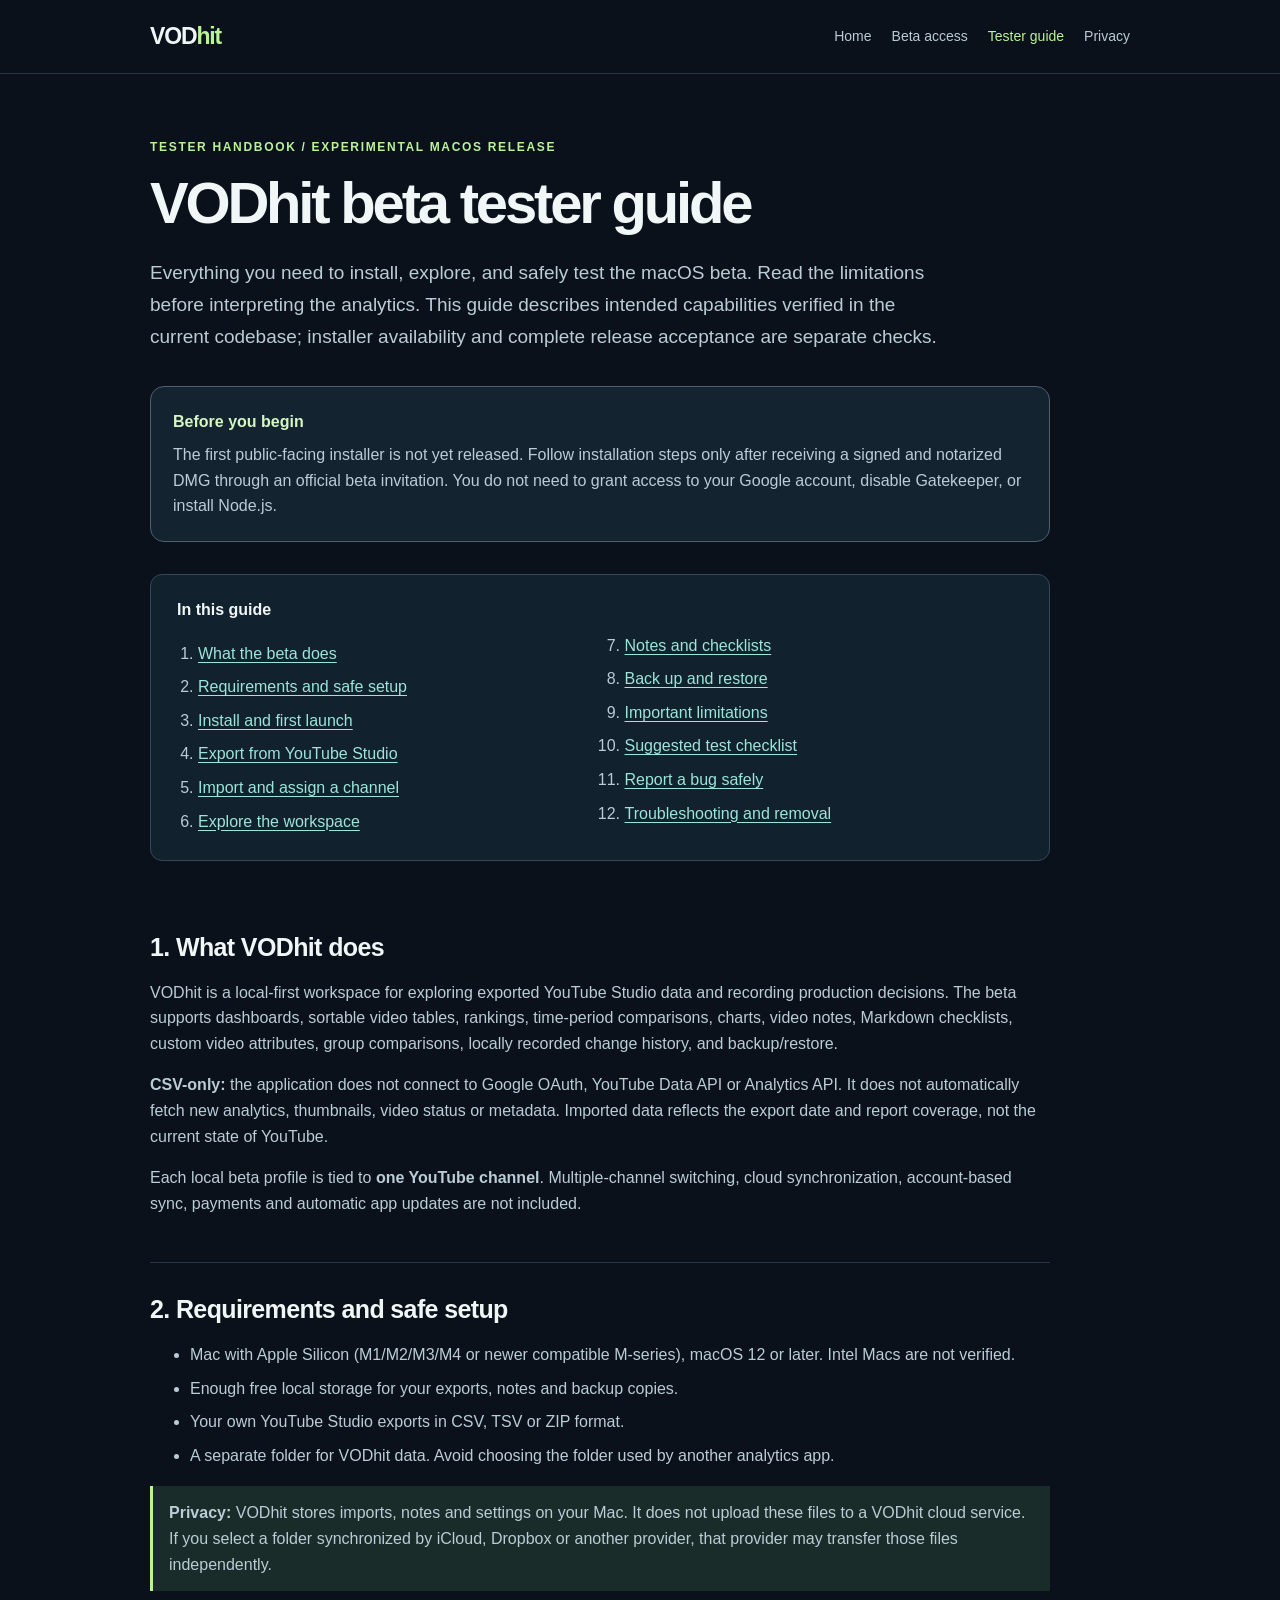
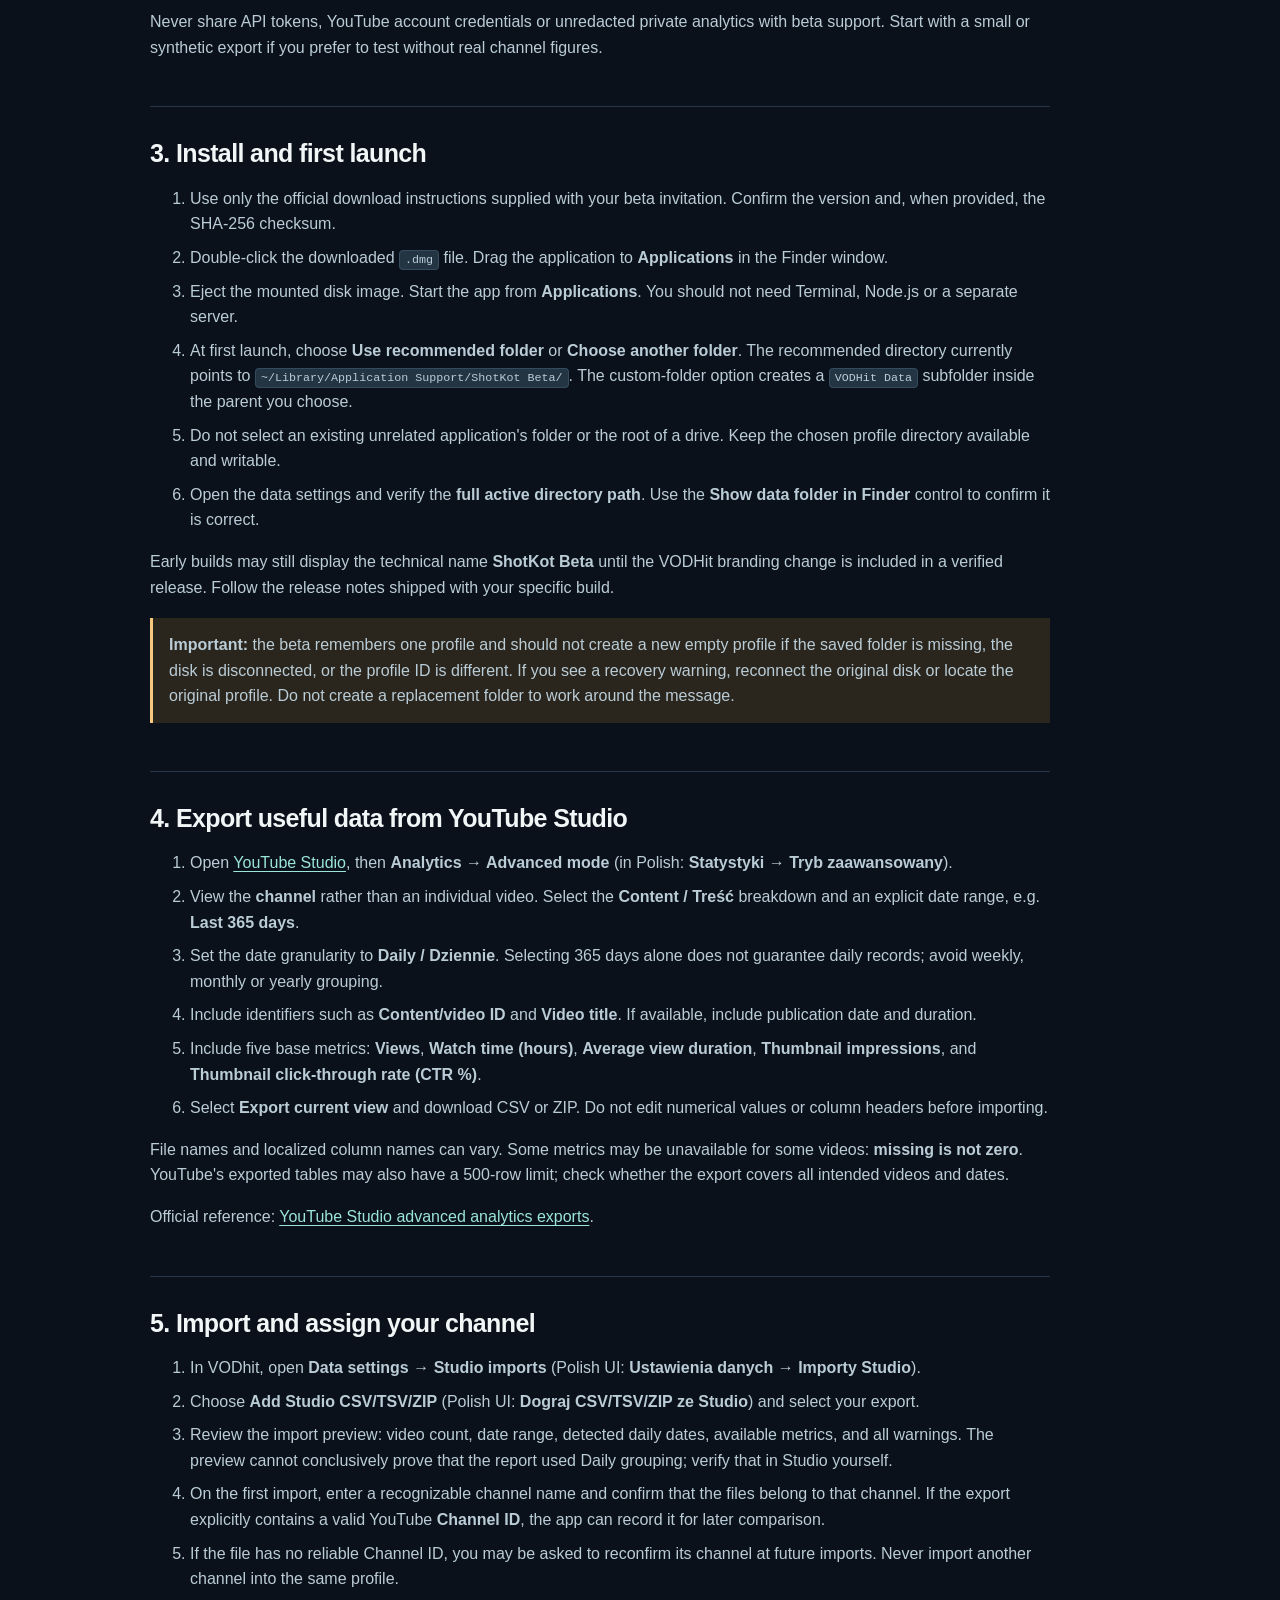
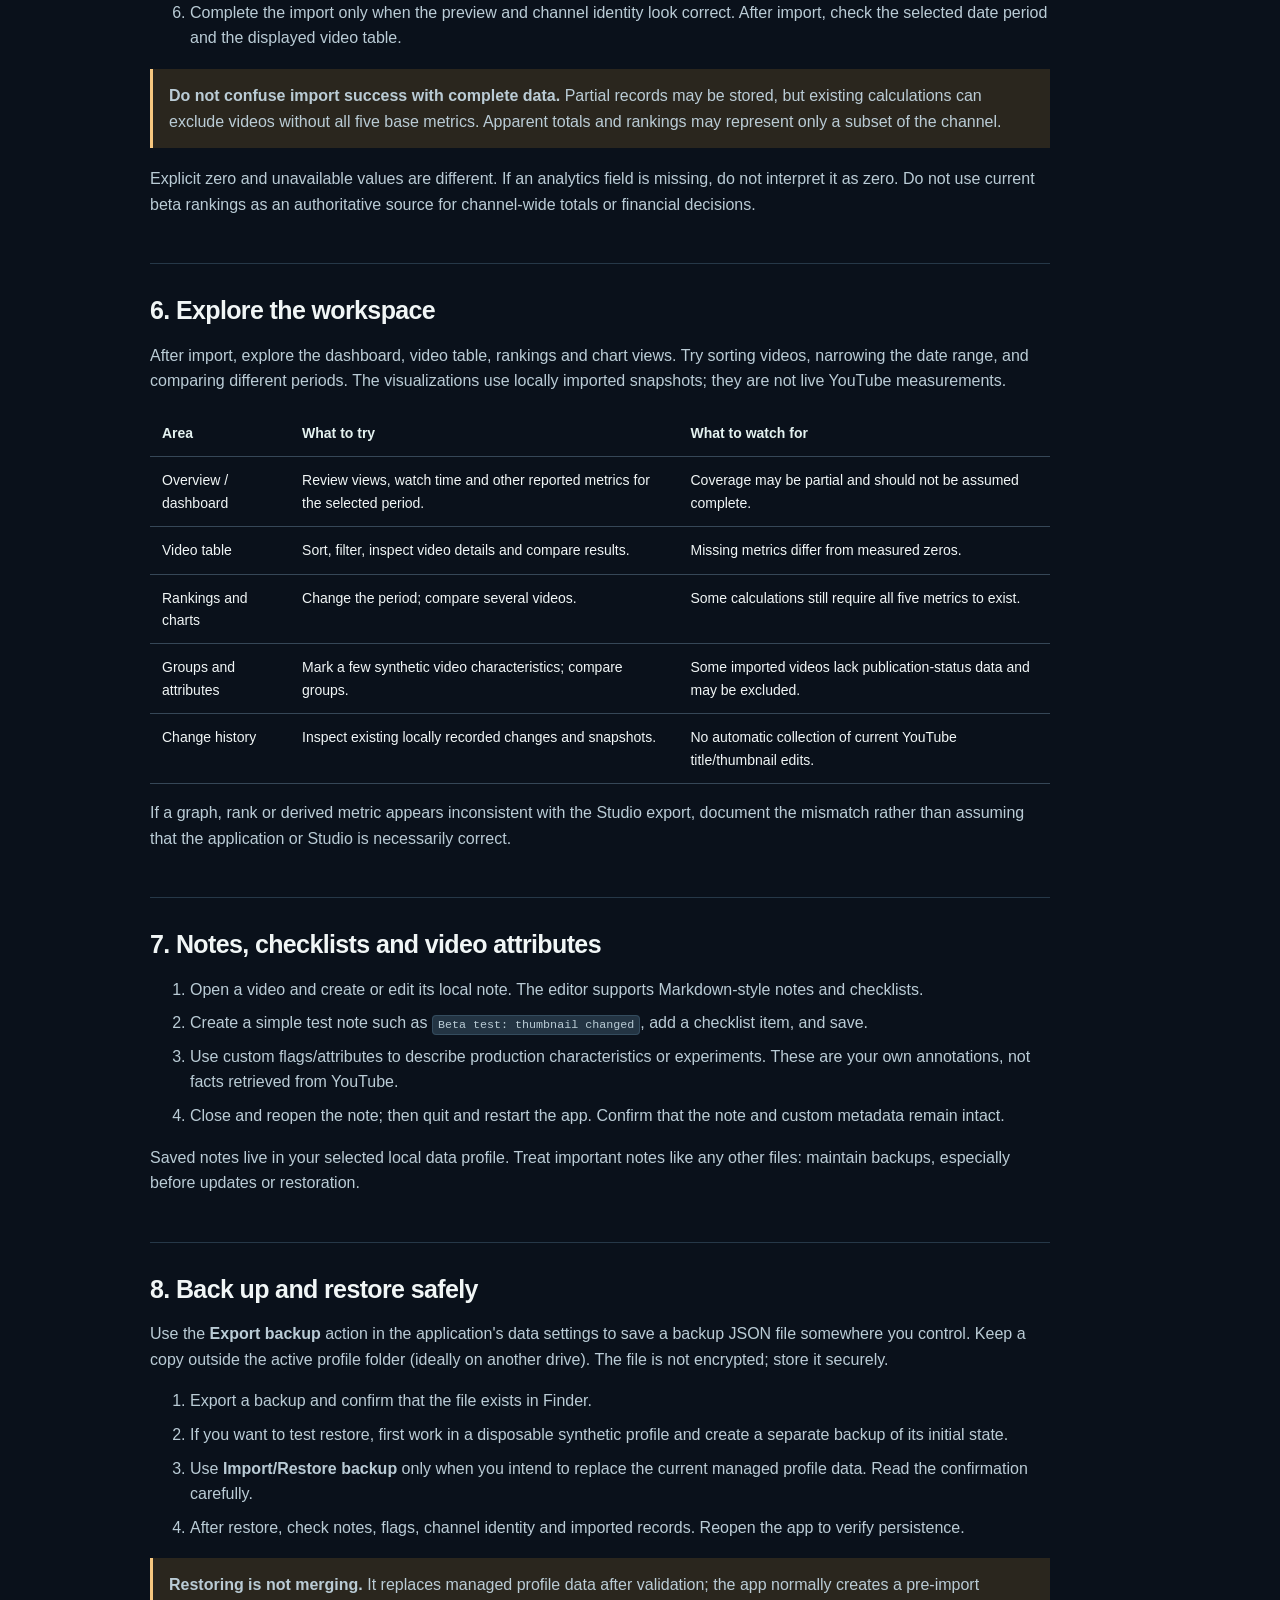
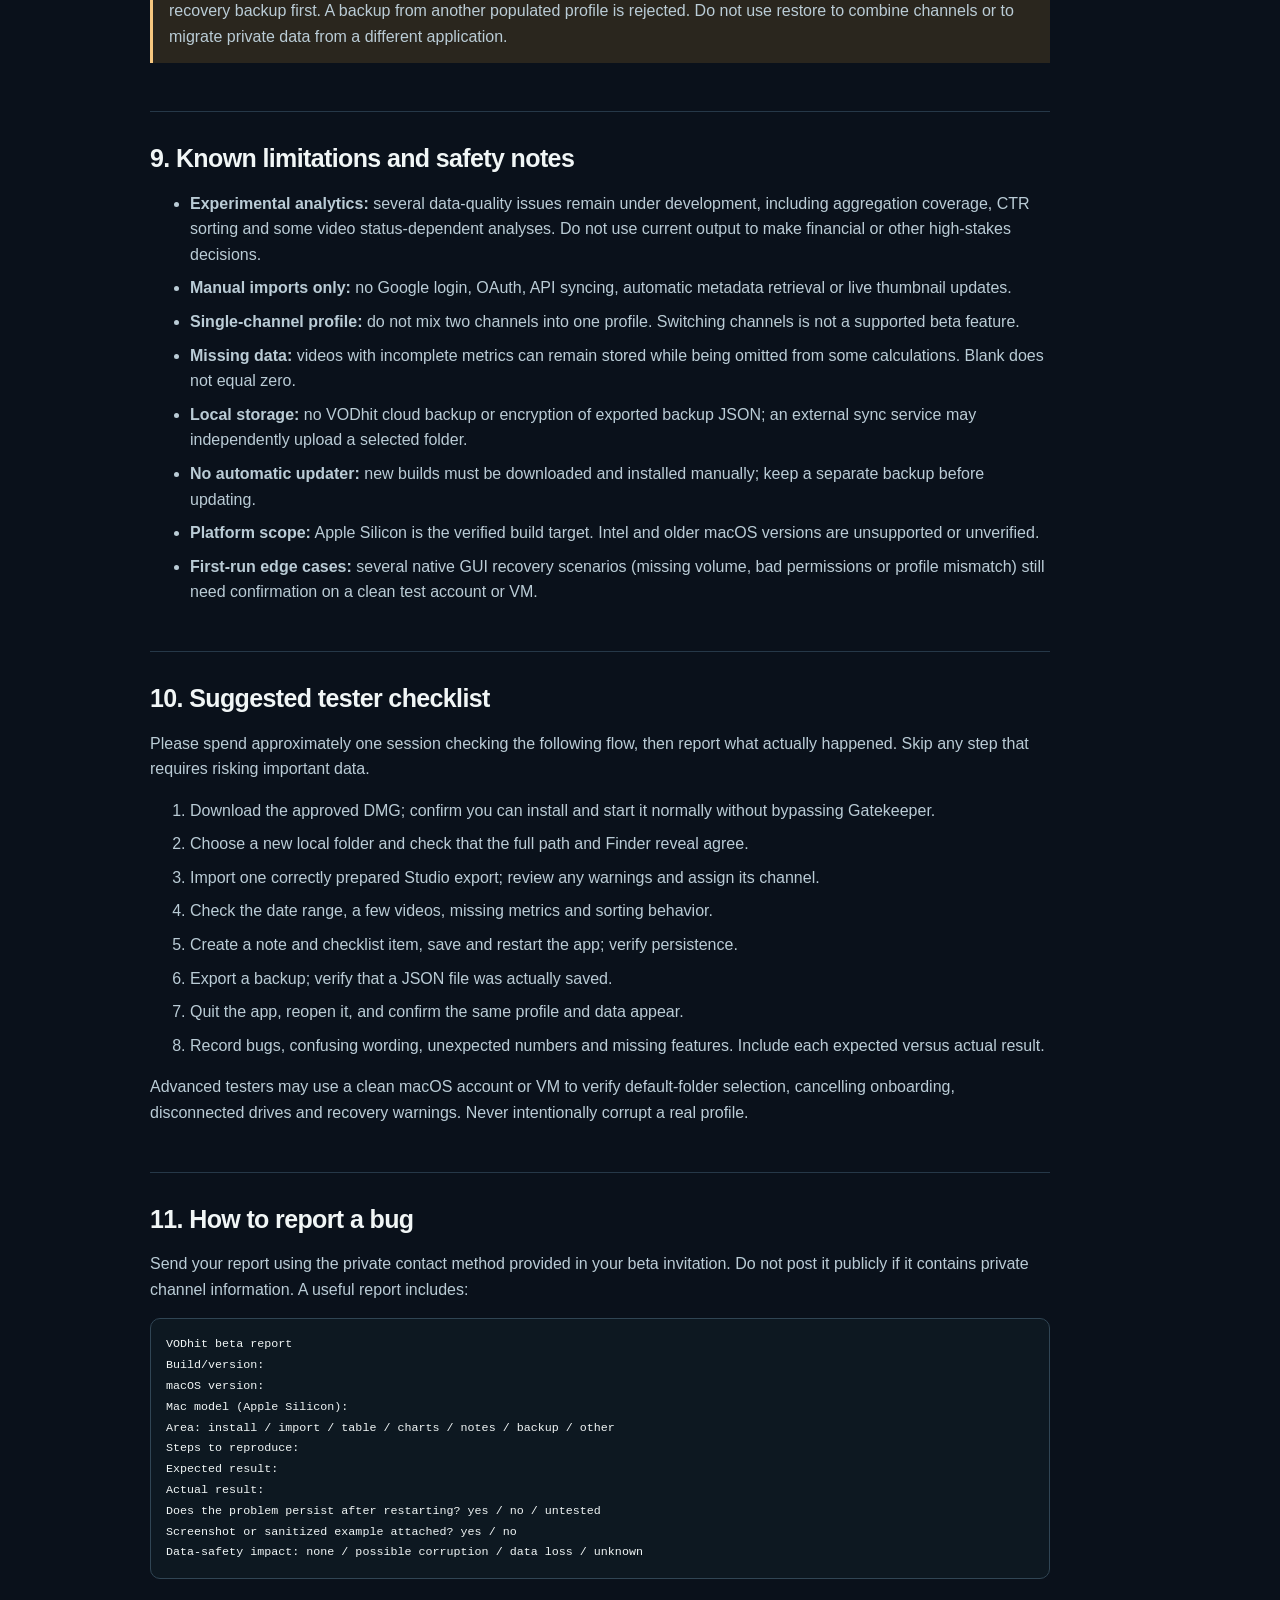
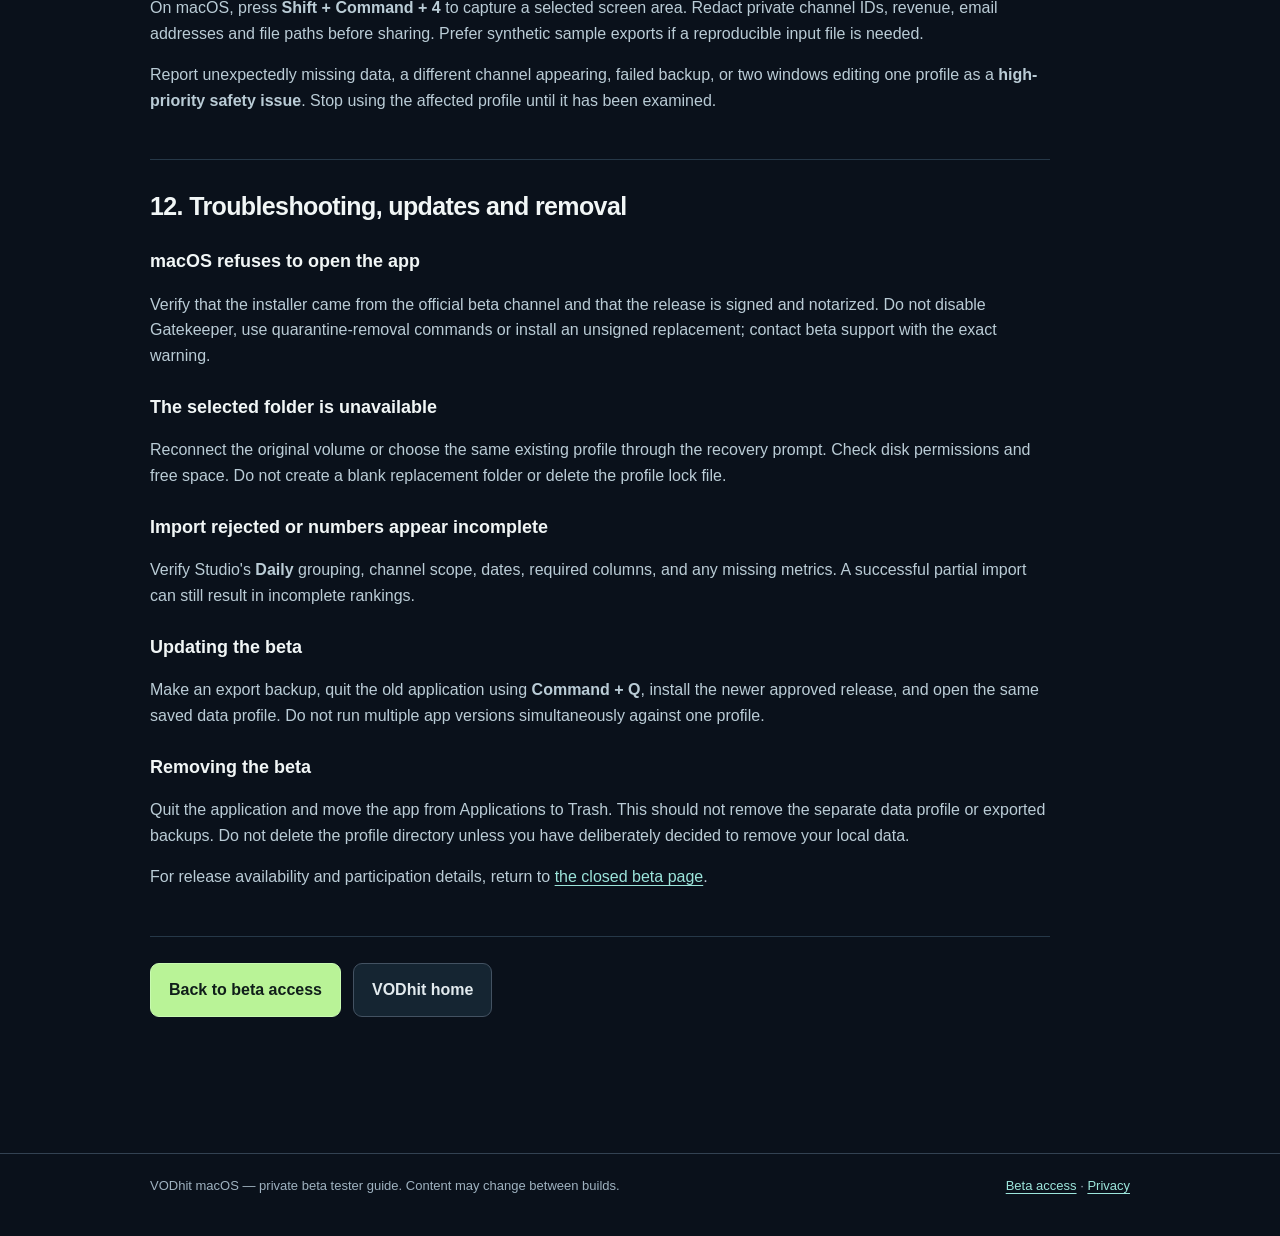
==== beta-guide.html @ 8aa7889d "docs(beta): add comprehensive macOS tester guide grounded in CSV-only product" ====
<!doctype html>
<html lang="en">
<head>
  <meta charset="utf-8">
  <meta name="viewport" content="width=device-width, initial-scale=1">
  <meta name="theme-color" content="#0a111b">
  <meta name="description" content="Complete VODhit macOS beta tester guide: install, first launch, YouTube Studio exports, CSV import, notes, analytics, backups, limitations and bug reports.">
  <link rel="icon" type="image/svg+xml" href="assets/favicon.svg">
  <link rel="canonical" href="https://vodhit.app/beta-guide.html">
  <link rel="stylesheet" href="styles.css">
  <link rel="stylesheet" href="beta.css">
  <title>Beta tester guide | VODhit for macOS</title>
</head>
<body>
  <a class="skip-link" href="#main">Skip to content</a>
  <header class="beta-header"><div class="beta-shell beta-header-inner">
    <a class="beta-brand" href="index.html" aria-label="VODhit home">VOD<span>hit</span></a>
    <nav class="beta-nav" aria-label="Beta navigation"><a href="index.html">Home</a><a href="beta.html">Beta access</a><a href="beta-guide.html" aria-current="page">Tester guide</a><a href="privacy.html">Privacy</a></nav>
  </div></header>
  <main id="main" class="beta-main beta-shell">
    <div class="beta-article">
      <div class="beta-eyebrow">Tester handbook / experimental macOS release</div>
      <h1>VODhit beta tester guide</h1>
      <p class="beta-lead">Everything you need to install, explore, and safely test the macOS beta. Read the limitations before interpreting the analytics. This guide describes intended capabilities verified in the current codebase; installer availability and complete release acceptance are separate checks.</p>
      <div class="beta-state"><strong>Before you begin</strong><p>The first public-facing installer is not yet released. Follow installation steps only after receiving a signed and notarized DMG through an official beta invitation. You do not need to grant access to your Google account, disable Gatekeeper, or install Node.js.</p></div>
      <nav class="beta-toc" aria-label="Guide contents"><strong>In this guide</strong><ol>
        <li><a href="#overview">What the beta does</a></li>
        <li><a href="#requirements">Requirements and safe setup</a></li>
        <li><a href="#install">Install and first launch</a></li>
        <li><a href="#studio-export">Export from YouTube Studio</a></li>
        <li><a href="#import">Import and assign a channel</a></li>
        <li><a href="#workspace">Explore the workspace</a></li>
        <li><a href="#notes">Notes and checklists</a></li>
        <li><a href="#backup">Back up and restore</a></li>
        <li><a href="#limitations">Important limitations</a></li>
        <li><a href="#testing">Suggested test checklist</a></li>
        <li><a href="#feedback">Report a bug safely</a></li>
        <li><a href="#troubleshooting">Troubleshooting and removal</a></li>
      </ol></nav>

      <section id="overview">
        <h2>1. What VODhit does</h2>
        <p>VODhit is a local-first workspace for exploring exported YouTube Studio data and recording production decisions. The beta supports dashboards, sortable video tables, rankings, time-period comparisons, charts, video notes, Markdown checklists, custom video attributes, group comparisons, locally recorded change history, and backup/restore.</p>
        <p><strong>CSV-only:</strong> the application does not connect to Google OAuth, YouTube Data API or Analytics API. It does not automatically fetch new analytics, thumbnails, video status or metadata. Imported data reflects the export date and report coverage, not the current state of YouTube.</p>
        <p>Each local beta profile is tied to <strong>one YouTube channel</strong>. Multiple-channel switching, cloud synchronization, account-based sync, payments and automatic app updates are not included.</p>
      </section>

      <section id="requirements">
        <h2>2. Requirements and safe setup</h2>
        <ul>
          <li>Mac with Apple Silicon (M1/M2/M3/M4 or newer compatible M-series), macOS 12 or later. Intel Macs are not verified.</li>
          <li>Enough free local storage for your exports, notes and backup copies.</li>
          <li>Your own YouTube Studio exports in CSV, TSV or ZIP format.</li>
          <li>A separate folder for VODhit data. Avoid choosing the folder used by another analytics app.</li>
        </ul>
        <div class="beta-notice"><p><strong>Privacy:</strong> VODhit stores imports, notes and settings on your Mac. It does not upload these files to a VODhit cloud service. If you select a folder synchronized by iCloud, Dropbox or another provider, that provider may transfer those files independently.</p></div>
        <p>Never share API tokens, YouTube account credentials or unredacted private analytics with beta support. Start with a small or synthetic export if you prefer to test without real channel figures.</p>
      </section>

      <section id="install">
        <h2>3. Install and first launch</h2>
        <ol>
          <li>Use only the official download instructions supplied with your beta invitation. Confirm the version and, when provided, the SHA-256 checksum.</li>
          <li>Double-click the downloaded <code>.dmg</code> file. Drag the application to <strong>Applications</strong> in the Finder window.</li>
          <li>Eject the mounted disk image. Start the app from <strong>Applications</strong>. You should not need Terminal, Node.js or a separate server.</li>
          <li>At first launch, choose <strong>Use recommended folder</strong> or <strong>Choose another folder</strong>. The recommended directory currently points to <code>~/Library/Application Support/ShotKot Beta/</code>. The custom-folder option creates a <code>VODHit Data</code> subfolder inside the parent you choose.</li>
          <li>Do not select an existing unrelated application's folder or the root of a drive. Keep the chosen profile directory available and writable.</li>
          <li>Open the data settings and verify the <strong>full active directory path</strong>. Use the <strong>Show data folder in Finder</strong> control to confirm it is correct.</li>
        </ol>
        <p>Early builds may still display the technical name <strong>ShotKot Beta</strong> until the VODHit branding change is included in a verified release. Follow the release notes shipped with your specific build.</p>
        <div class="beta-notice warning"><p><strong>Important:</strong> the beta remembers one profile and should not create a new empty profile if the saved folder is missing, the disk is disconnected, or the profile ID is different. If you see a recovery warning, reconnect the original disk or locate the original profile. Do not create a replacement folder to work around the message.</p></div>
      </section>

      <section id="studio-export">
        <h2>4. Export useful data from YouTube Studio</h2>
        <ol>
          <li>Open <a href="https://studio.youtube.com/" rel="noopener noreferrer">YouTube Studio</a>, then <strong>Analytics → Advanced mode</strong> (in Polish: <strong>Statystyki → Tryb zaawansowany</strong>).</li>
          <li>View the <strong>channel</strong> rather than an individual video. Select the <strong>Content / Treść</strong> breakdown and an explicit date range, e.g. <strong>Last 365 days</strong>.</li>
          <li>Set the date granularity to <strong>Daily / Dziennie</strong>. Selecting 365 days alone does not guarantee daily records; avoid weekly, monthly or yearly grouping.</li>
          <li>Include identifiers such as <strong>Content/video ID</strong> and <strong>Video title</strong>. If available, include publication date and duration.</li>
          <li>Include five base metrics: <strong>Views</strong>, <strong>Watch time (hours)</strong>, <strong>Average view duration</strong>, <strong>Thumbnail impressions</strong>, and <strong>Thumbnail click-through rate (CTR %)</strong>.</li>
          <li>Select <strong>Export current view</strong> and download CSV or ZIP. Do not edit numerical values or column headers before importing.</li>
        </ol>
        <p>File names and localized column names can vary. Some metrics may be unavailable for some videos: <strong>missing is not zero</strong>. YouTube's exported tables may also have a 500-row limit; check whether the export covers all intended videos and dates.</p>
        <p>Official reference: <a href="https://support.google.com/youtube/answer/9717005?hl=en" rel="noopener noreferrer">YouTube Studio advanced analytics exports</a>.</p>
      </section>

      <section id="import">
        <h2>5. Import and assign your channel</h2>
        <ol>
          <li>In VODhit, open <strong>Data settings → Studio imports</strong> (Polish UI: <strong>Ustawienia danych → Importy Studio</strong>).</li>
          <li>Choose <strong>Add Studio CSV/TSV/ZIP</strong> (Polish UI: <strong>Dograj CSV/TSV/ZIP ze Studio</strong>) and select your export.</li>
          <li>Review the import preview: video count, date range, detected daily dates, available metrics, and all warnings. The preview cannot conclusively prove that the report used Daily grouping; verify that in Studio yourself.</li>
          <li>On the first import, enter a recognizable channel name and confirm that the files belong to that channel. If the export explicitly contains a valid YouTube <strong>Channel ID</strong>, the app can record it for later comparison.</li>
          <li>If the file has no reliable Channel ID, you may be asked to reconfirm its channel at future imports. Never import another channel into the same profile.</li>
          <li>Complete the import only when the preview and channel identity look correct. After import, check the selected date period and the displayed video table.</li>
        </ol>
        <div class="beta-notice warning"><p><strong>Do not confuse import success with complete data.</strong> Partial records may be stored, but existing calculations can exclude videos without all five base metrics. Apparent totals and rankings may represent only a subset of the channel.</p></div>
        <p>Explicit zero and unavailable values are different. If an analytics field is missing, do not interpret it as zero. Do not use current beta rankings as an authoritative source for channel-wide totals or financial decisions.</p>
      </section>

      <section id="workspace">
        <h2>6. Explore the workspace</h2>
        <p>After import, explore the dashboard, video table, rankings and chart views. Try sorting videos, narrowing the date range, and comparing different periods. The visualizations use locally imported snapshots; they are not live YouTube measurements.</p>
        <table>
          <thead><tr><th>Area</th><th>What to try</th><th>What to watch for</th></tr></thead>
          <tbody>
            <tr><td>Overview / dashboard</td><td>Review views, watch time and other reported metrics for the selected period.</td><td>Coverage may be partial and should not be assumed complete.</td></tr>
            <tr><td>Video table</td><td>Sort, filter, inspect video details and compare results.</td><td>Missing metrics differ from measured zeros.</td></tr>
            <tr><td>Rankings and charts</td><td>Change the period; compare several videos.</td><td>Some calculations still require all five metrics to exist.</td></tr>
            <tr><td>Groups and attributes</td><td>Mark a few synthetic video characteristics; compare groups.</td><td>Some imported videos lack publication-status data and may be excluded.</td></tr>
            <tr><td>Change history</td><td>Inspect existing locally recorded changes and snapshots.</td><td>No automatic collection of current YouTube title/thumbnail edits.</td></tr>
          </tbody>
        </table>
        <p>If a graph, rank or derived metric appears inconsistent with the Studio export, document the mismatch rather than assuming that the application or Studio is necessarily correct.</p>
      </section>

      <section id="notes">
        <h2>7. Notes, checklists and video attributes</h2>
        <ol>
          <li>Open a video and create or edit its local note. The editor supports Markdown-style notes and checklists.</li>
          <li>Create a simple test note such as <code>Beta test: thumbnail changed</code>, add a checklist item, and save.</li>
          <li>Use custom flags/attributes to describe production characteristics or experiments. These are your own annotations, not facts retrieved from YouTube.</li>
          <li>Close and reopen the note; then quit and restart the app. Confirm that the note and custom metadata remain intact.</li>
        </ol>
        <p>Saved notes live in your selected local data profile. Treat important notes like any other files: maintain backups, especially before updates or restoration.</p>
      </section>

      <section id="backup">
        <h2>8. Back up and restore safely</h2>
        <p>Use the <strong>Export backup</strong> action in the application's data settings to save a backup JSON file somewhere you control. Keep a copy outside the active profile folder (ideally on another drive). The file is not encrypted; store it securely.</p>
        <ol>
          <li>Export a backup and confirm that the file exists in Finder.</li>
          <li>If you want to test restore, first work in a disposable synthetic profile and create a separate backup of its initial state.</li>
          <li>Use <strong>Import/Restore backup</strong> only when you intend to replace the current managed profile data. Read the confirmation carefully.</li>
          <li>After restore, check notes, flags, channel identity and imported records. Reopen the app to verify persistence.</li>
        </ol>
        <div class="beta-notice warning"><p><strong>Restoring is not merging.</strong> It replaces managed profile data after validation; the app normally creates a pre-import recovery backup first. A backup from another populated profile is rejected. Do not use restore to combine channels or to migrate private data from a different application.</p></div>
      </section>

      <section id="limitations">
        <h2>9. Known limitations and safety notes</h2>
        <ul>
          <li><strong>Experimental analytics:</strong> several data-quality issues remain under development, including aggregation coverage, CTR sorting and some video status-dependent analyses. Do not use current output to make financial or other high-stakes decisions.</li>
          <li><strong>Manual imports only:</strong> no Google login, OAuth, API syncing, automatic metadata retrieval or live thumbnail updates.</li>
          <li><strong>Single-channel profile:</strong> do not mix two channels into one profile. Switching channels is not a supported beta feature.</li>
          <li><strong>Missing data:</strong> videos with incomplete metrics can remain stored while being omitted from some calculations. Blank does not equal zero.</li>
          <li><strong>Local storage:</strong> no VODhit cloud backup or encryption of exported backup JSON; an external sync service may independently upload a selected folder.</li>
          <li><strong>No automatic updater:</strong> new builds must be downloaded and installed manually; keep a separate backup before updating.</li>
          <li><strong>Platform scope:</strong> Apple Silicon is the verified build target. Intel and older macOS versions are unsupported or unverified.</li>
          <li><strong>First-run edge cases:</strong> several native GUI recovery scenarios (missing volume, bad permissions or profile mismatch) still need confirmation on a clean test account or VM.</li>
        </ul>
      </section>

      <section id="testing">
        <h2>10. Suggested tester checklist</h2>
        <p>Please spend approximately one session checking the following flow, then report what actually happened. Skip any step that requires risking important data.</p>
        <ol>
          <li>Download the approved DMG; confirm you can install and start it normally without bypassing Gatekeeper.</li>
          <li>Choose a new local folder and check that the full path and Finder reveal agree.</li>
          <li>Import one correctly prepared Studio export; review any warnings and assign its channel.</li>
          <li>Check the date range, a few videos, missing metrics and sorting behavior.</li>
          <li>Create a note and checklist item, save and restart the app; verify persistence.</li>
          <li>Export a backup; verify that a JSON file was actually saved.</li>
          <li>Quit the app, reopen it, and confirm the same profile and data appear.</li>
          <li>Record bugs, confusing wording, unexpected numbers and missing features. Include each expected versus actual result.</li>
        </ol>
        <p>Advanced testers may use a clean macOS account or VM to verify default-folder selection, cancelling onboarding, disconnected drives and recovery warnings. Never intentionally corrupt a real profile.</p>
      </section>

      <section id="feedback">
        <h2>11. How to report a bug</h2>
        <p>Send your report using the private contact method provided in your beta invitation. Do not post it publicly if it contains private channel information. A useful report includes:</p>
        <pre><code>VODhit beta report
Build/version:
macOS version:
Mac model (Apple Silicon):
Area: install / import / table / charts / notes / backup / other
Steps to reproduce:
Expected result:
Actual result:
Does the problem persist after restarting? yes / no / untested
Screenshot or sanitized example attached? yes / no
Data-safety impact: none / possible corruption / data loss / unknown</code></pre>
        <p>On macOS, press <strong>Shift + Command + 4</strong> to capture a selected screen area. Redact private channel IDs, revenue, email addresses and file paths before sharing. Prefer synthetic sample exports if a reproducible input file is needed.</p>
        <p>Report unexpectedly missing data, a different channel appearing, failed backup, or two windows editing one profile as a <strong>high-priority safety issue</strong>. Stop using the affected profile until it has been examined.</p>
      </section>

      <section id="troubleshooting">
        <h2>12. Troubleshooting, updates and removal</h2>
        <h3>macOS refuses to open the app</h3>
        <p>Verify that the installer came from the official beta channel and that the release is signed and notarized. Do not disable Gatekeeper, use quarantine-removal commands or install an unsigned replacement; contact beta support with the exact warning.</p>
        <h3>The selected folder is unavailable</h3>
        <p>Reconnect the original volume or choose the same existing profile through the recovery prompt. Check disk permissions and free space. Do not create a blank replacement folder or delete the profile lock file.</p>
        <h3>Import rejected or numbers appear incomplete</h3>
        <p>Verify Studio's <strong>Daily</strong> grouping, channel scope, dates, required columns, and any missing metrics. A successful partial import can still result in incomplete rankings.</p>
        <h3>Updating the beta</h3>
        <p>Make an export backup, quit the old application using <strong>Command + Q</strong>, install the newer approved release, and open the same saved data profile. Do not run multiple app versions simultaneously against one profile.</p>
        <h3>Removing the beta</h3>
        <p>Quit the application and move the app from Applications to Trash. This should not remove the separate data profile or exported backups. Do not delete the profile directory unless you have deliberately decided to remove your local data.</p>
        <p>For release availability and participation details, return to <a href="beta.html">the closed beta page</a>.</p>
      </section>

      <div class="beta-actions"><a class="beta-button" href="beta.html">Back to beta access</a><a class="beta-button secondary" href="index.html">VODhit home</a></div>
    </div>
  </main>
  <footer class="beta-footer"><div class="beta-shell beta-footer-inner"><span>VODhit macOS — private beta tester guide. Content may change between builds.</span><span><a href="beta.html">Beta access</a> · <a href="privacy.html">Privacy</a></span></div></footer>
</body>
</html>
---- styles.css ----
:root{color-scheme:dark;--bg:#0a111b;--surface:#101c29;--surface2:#142333;--edge:#283545;--muted:#98a9ba;--text:#f1f6f6;--aqua:#84e0e4;--lime:#b9f397;--accent:#c8f7a1;--shell:1180px}*{box-sizing:border-box}html{scroll-behavior:smooth;scroll-padding-top:100px}body{margin:0;background:var(--bg);color:var(--text);font-family:Inter,ui-sans-serif,-apple-system,BlinkMacSystemFont,"Segoe UI",sans-serif;-webkit-font-smoothing:antialiased;line-height:1.6}::selection{background:#85e1e4;color:#08131d}a{color:inherit;text-decoration:none}button,input{font:inherit}button{cursor:pointer}img,svg{max-width:100%}.shell{width:min(calc(100% - 64px),var(--shell));margin-inline:auto}.skip-link{position:absolute;top:-50px;left:16px;background:var(--accent);color:#081117;padding:10px;z-index:300}.skip-link:focus{top:8px}.announcement{display:flex;align-items:center;justify-content:center;gap:12px;flex-wrap:wrap;padding:8px 16px;background:#172b37;border-bottom:1px solid #253d48;font-size:12px;letter-spacing:.01em;color:#c5d9dc}.announcement strong{color:#e8f9f8;font-weight:600}.announcement a{color:var(--lime);text-decoration:underline;text-underline-offset:3px}.announcement-divider{opacity:.35}.live-dot{display:inline-block;width:7px;height:7px;border-radius:50%;background:#b9f397;box-shadow:0 0 14px #b9f39782;flex-shrink:0}.site-header{position:sticky;top:0;z-index:100;background:rgba(10,17,27,.88);backdrop-filter:blur(18px);border-bottom:1px solid #2735466e}.nav-wrap{display:flex;align-items:center;justify-content:space-between;min-height:74px}.brand{display:inline-flex;align-items:center;gap:10px;white-space:nowrap;font-size:23px;letter-spacing:-.055em;font-weight:790;line-height:1}.brand>span:last-child>span{color:var(--lime)}.brand-symbol{display:grid;place-items:center;width:36px;height:36px;background:#20333a;border:1px solid #4e746d;border-radius:11px;color:#80dadb}.brand-symbol svg{width:26px}.main-nav{display:flex;align-items:center;gap:30px;font-size:13px;font-weight:600;color:#b4c3d0}.main-nav a:hover,.text-link:hover{color:var(--lime)}.nav-cta{border:1px solid #5c7662;border-radius:8px;padding:11px 15px;color:var(--lime)}.nav-cta:hover{background:#152f2a}.menu-toggle{display:none}.hero{display:grid;grid-template-columns:1fr 1.06fr;gap:36px;min-height:654px;align-items:center;padding-top:65px;padding-bottom:65px}.hero-copy{position:relative;z-index:2}.eyebrow{color:#a9dfba;font-weight:720;font-size:11px;letter-spacing:.155em;text-transform:uppercase;display:flex;align-items:center;gap:9px}.eyebrow-icon{font-size:15px;color:#a4e8c7}.hero h1{font-size:clamp(44px,4.55vw,66px);line-height:1.055;letter-spacing:-.065em;font-weight:750;margin:26px 0 23px;max-width:655px}h1 em,h2 em{font-weight:inherit;font-style:normal;color:var(--lime)}.hero-sub{color:#a9bbca;font-size:17px;line-height:1.78;max-width:530px;margin:0}.hero-sub strong{color:#e7f5f2}.hero-actions{display:flex;gap:12px;align-items:center;flex-wrap:wrap;margin-top:34px}.button{display:inline-flex;align-items:center;justify-content:center;gap:14px;font-size:13px;font-weight:750;border-radius:10px;padding:14px 19px;min-height:48px;transition:background .2s,transform .2s,border-color .2s}.button:hover{transform:translateY(-2px)}.button-primary{background:var(--lime);color:#0c1a1a;border:1px solid #ccf8b2}.button-primary:hover{background:#d9ffbf}.button-ghost{border:1px solid #3a4956;background:#101923;color:#c8d4df}.button-ghost:hover{background:#192836}.hero-proof{display:flex;gap:12px 22px;flex-wrap:wrap;margin-top:27px;color:#91a5b2;font-size:11px}.hero-proof span{display:inline-flex;gap:6px;align-items:center}.hero-proof svg{width:14px;height:14px;stroke:#a7e890;fill:none;stroke-width:2.4}.hero-visual{position:relative;min-width:0;padding:30px 0 22px}.ambient{position:absolute;border-radius:50%;filter:blur(45px);pointer-events:none}.ambient-one{background:#4e9ccf32;width:400px;height:320px;right:-55px;top:20px}.ambient-two{background:#73b89b22;width:230px;height:240px;left:45px;bottom:20px}.app-window{position:relative;border:1px solid #455469;border-radius:13px;box-shadow:0 22px 65px #0009,0 0 0 8px #1a293242;background:#0e1722;overflow:hidden;transform:perspective(1300px) rotateY(-6deg) rotateX(2deg);transform-origin:center;max-width:630px}.window-chrome{height:39px;display:flex;align-items:center;justify-content:space-between;background:#18232f;border-bottom:1px solid #263746;padding:0 16px;font-size:9px;color:#9fb3c0}.traffic{display:flex;gap:6px}.traffic i{width:7px;height:7px;border-radius:50%;background:#da7678}.traffic i:nth-child(2){background:#e2b86f}.traffic i:nth-child(3){background:#8bbb91}.window-name{margin-left:25px;font-weight:720;letter-spacing:.03em}.window-name span{color:#455c69;padding:0 5px}.chrome-status{display:flex;align-items:center;gap:5px;font-size:8px;letter-spacing:.07em}.chrome-status i{width:6px;height:6px;border-radius:50%;background:#b0df88}.app-toolbar{display:flex;justify-content:space-between;align-items:center;padding:13px 16px;color:#859aaa;font-size:10px;border-bottom:1px solid #263746}.mock-nav{display:flex;gap:18px}.mock-nav span.selected{color:#d7f8df;position:relative}.mock-nav span.selected:after{content:"";position:absolute;left:0;right:0;bottom:-14px;height:2px;background:#b9f397}.mock-filter{background:#182737;padding:5px 9px;border:1px solid #2b4052;border-radius:5px}.mock-filter span{margin-left:8px}.app-content{padding:16px}.mock-stat-grid{display:grid;grid-template-columns:repeat(3,1fr);gap:8px}.mock-stat-grid>div{background:#15222e;border:1px solid #2a3949;border-radius:7px;padding:12px;display:flex;flex-direction:column;gap:5px}.mock-stat-grid small{font-size:9px;color:#90a7b4}.mock-stat-grid strong{font-size:23px;line-height:1.1;letter-spacing:-.04em;font-weight:740}.mock-stat-grid sup{font-size:10px;color:#94acb4;vertical-align:baseline}.mock-stat-grid span{color:#a4e9aa;font-size:10px}.mock-stat-grid span.neutral{color:#b8b4db}.mock-panel{background:#15222e;border:1px solid #2a3949;border-radius:8px}.chart-panel{margin-top:10px;padding:13px 15px 8px}.mock-panel-head{display:flex;justify-content:space-between;align-items:center;color:#dce9ef;font-size:11px;font-weight:670;gap:10px}.chart-tags{color:#98aebb;font-weight:480;font-size:9px}.chart-tags i{display:inline-block;width:8px;height:8px;border-radius:50%;margin:0 3px 0 8px}.legend-cyan{background:#75dfe6}.legend-lime{background:#b8f28a}.hero-chart{width:100%;height:172px;display:block;margin-top:14px}.chart-labels{display:flex;justify-content:space-between;color:#647b8c;font-size:9px;margin-top:0;padding-bottom:4px}.mock-bottom{display:grid;grid-template-columns:1.1fr 1fr;gap:10px;margin-top:10px}.mini-project,.mini-notes{padding:12px 13px}.tiny-pill{background:#30402d;color:#bee997;padding:2px 6px;border-radius:3px;font-size:7px}.project-row{color:#a9bdc7;font-size:10px;margin:11px 0 0;display:flex;align-items:center;gap:8px}.mock-check{width:13px;height:13px;border:1px solid #587083;border-radius:3px;display:grid;place-items:center;color:#102016;font-size:9px}.mock-check.checked{background:#addf8f;border-color:#addf8f}.lime-inline{color:#b8ee8c}.event{display:flex;gap:15px;font-size:10px;margin-top:11px;color:#b3bec9}.event b{color:#8fa4b2;font-weight:600}.floating-note{position:absolute;right:-18px;bottom:20px;background:#1b3034f2;border:1px solid #587b66;border-radius:11px;padding:12px 16px;display:flex;align-items:center;gap:12px;box-shadow:0 12px 40px #0009}.floating-check{background:#b8f28a;color:#102119;font-weight:bold;width:29px;height:29px;border-radius:50%;display:grid;place-items:center}.floating-note b{display:block;font-size:12px}.floating-note small{display:block;font-size:10px;color:#9ab9b6}.visual-caption{font-size:10px;text-align:center;color:#667d89;margin:30px 0 0}.strip{border-top:1px solid #263647;border-bottom:1px solid #263647;display:flex;justify-content:space-between;align-items:center;padding-top:20px;padding-bottom:20px;gap:16px;color:#7d94a6;letter-spacing:.1em;font-size:10px;font-weight:720}.strip>div{display:flex;gap:34px}.strip b{color:#d4e3e7;font-size:12px;letter-spacing:normal;margin-left:6px}.section{padding:108px 0}.section-heading{max-width:720px;margin-bottom:45px}.section-heading h2,.workflow h2,.privacy h2,.beta h2{font-size:clamp(35px,4.2vw,52px);line-height:1.12;letter-spacing:-.058em;margin:18px 0}.section-heading p,.workflow-layout>div:first-child>p{color:#9eb0be;font-size:16px;line-height:1.8;max-width:590px}.features{background:#0d1722}.feature-grid{display:grid;grid-template-columns:repeat(3,1fr);gap:14px}.feature-card{border:1px solid #273c49;border-radius:16px;background:linear-gradient(135deg,#142531,#101d28);padding:27px 26px;min-height:285px;position:relative;overflow:hidden;display:flex;flex-direction:column}.feature-card.large{grid-column:span 2}.feature-icon{width:34px;height:34px;border:1px solid #385947;background:#1b342e;border-radius:9px;color:#a9efb6;display:grid;place-items:center;font-weight:730;font-size:20px}.feature-card h3{font-size:20px;letter-spacing:-.03em;margin:20px 0 8px;line-height:1.25}.feature-card p{margin:0;color:#a3b5c2;font-size:13px;line-height:1.75;max-width:550px}.feature-foot{display:flex;flex-wrap:wrap;gap:6px;margin-top:auto;padding-top:20px}.feature-foot span{background:#233640;color:#a3c9c7;font-size:9px;font-weight:650;letter-spacing:.03em;border-radius:5px;padding:5px 9px}.feature-mini-chart{position:absolute;bottom:7px;right:5px;width:41%;height:80px;opacity:.48}.feature-mini-chart svg{width:100%;height:100%}.data-flow{display:flex;align-items:center;gap:10px;position:absolute;bottom:55px;right:30px;color:#81b4b7;font-size:9px;opacity:.65}.data-flow span{padding:5px 7px;border:1px solid #355a56;border-radius:6px}.data-flow b{color:#aee7aa}.workflow{background:radial-gradient(circle at 10% 30%,#1b303226,transparent 40%),#0a111b}.workflow-layout{display:grid;grid-template-columns:1fr 1fr;gap:100px}.workflow h2{max-width:540px}.workflow-layout>div:first-child>p{max-width:430px}.text-link{display:inline-flex;gap:14px;color:var(--lime);font-size:13px;font-weight:700;margin-top:13px}.steps{border-top:1px solid #293846}.steps>div{display:grid;grid-template-columns:66px 1fr;gap:15px;border-bottom:1px solid #293846;padding:23px 8px}.steps>div>span{color:#a6e6a4;font-size:13px}.steps h3{margin:0 0 4px;font-size:18px;letter-spacing:-.03em}.steps p{margin:0;color:#9eafba;font-size:13px}.privacy{padding-top:25px}.privacy-card{border:1px solid #345649;border-radius:18px;background:linear-gradient(120deg,#162d2d,#101f29 75%);padding:52px 64px;display:grid;grid-template-columns:100px 1fr;gap:40px;align-items:start}.privacy-mark{border:1px solid #4f856b;border-radius:22px;background:#204539;width:87px;height:87px;color:#b9f397;display:grid;place-items:center}.privacy-mark svg{width:57px}.privacy h2{margin:12px 0 14px}.privacy p{color:#aec3c4;font-size:14px;max-width:770px;line-height:1.8}.privacy a{color:var(--lime);text-decoration:underline;text-underline-offset:4px;font-size:13px}.beta{padding:120px 0;background:radial-gradient(circle at 80% 30%,#294d4370,transparent 42%),#101f26}.beta-layout{display:grid;grid-template-columns:1fr 1.02fr;gap:90px;align-items:center}.beta h2{font-size:clamp(37px,4.8vw,58px)}.beta-copy>p{color:#a9bdc2;max-width:450px;font-size:15px;line-height:1.8}.beta-facts{display:flex;gap:18px;flex-wrap:wrap;margin-top:28px;color:#95c4bb;font-size:11px}.signup-card{background:#11232a;border:1px solid #3b5656;border-radius:18px;padding:36px 33px;box-shadow:0 20px 50px #0004}.signup-card h3{font-size:23px;letter-spacing:-.04em;margin:0}.signup-card>p{color:#9aafb4;font-size:13px;margin:5px 0 28px}.signup-card label{display:block;font-size:11px;font-weight:700;color:#cadfe2;margin:0 0 8px}.input-row{display:flex;gap:8px}.input-row input{min-width:0;flex:1;width:50%;background:#09181e;border:1px solid #4b6266;border-radius:8px;padding:11px 13px;color:#edf9f9;outline:none;font-size:13px}.input-row input:focus{border-color:#9ce8bb;box-shadow:0 0 0 3px #a6eaa027}.input-row input:disabled{opacity:.67}.input-row button{border:0;background:var(--lime);color:#122017;padding:11px 16px;border-radius:8px;font-size:11px;font-weight:790;white-space:nowrap}.input-row button:disabled{opacity:.55;cursor:not-allowed}.form-status{color:#96b1ac;font-size:11px;line-height:1.5;margin:12px 0 0}.form-status.error{color:#ffc4a0}.form-privacy{font-size:10px!important;color:#809c9e!important;line-height:1.6;margin:23px 0 0!important}.form-privacy a{text-decoration:underline}.hosted-link{width:100%;margin:0 0 10px}.hosted-link[hidden]{display:none}.faq{background:#0b131d}.faq .section-heading{margin-bottom:30px}.faq-items{max-width:900px;margin:0 auto}.faq-items details{border-bottom:1px solid #283b49;padding:0 4px}.faq-items summary{cursor:pointer;padding:21px 8px;display:flex;justify-content:space-between;align-items:center;list-style:none;font-weight:650;font-size:15px}.faq-items summary::-webkit-details-marker{display:none}.faq-items summary span{font-size:24px;color:var(--lime);font-weight:320}.faq-items details[open] summary span{transform:rotate(45deg)}.faq-items details p{color:#9fb2c0;font-size:13px;max-width:740px;margin:0;padding:0 8px 24px}.footer{background:#080e16;border-top:1px solid #23323b}.footer-top{display:flex;align-items:center;justify-content:space-between;gap:30px;padding-top:36px;padding-bottom:30px}.footer-top p{color:#869aaa;font-size:12px}.footer nav{display:flex;gap:23px;font-size:12px;color:#9cabb7}.footer a:hover{color:var(--lime)}.footer-bottom{display:flex;align-items:center;justify-content:space-between;gap:15px;flex-wrap:wrap;border-top:1px solid #1c2b39;color:#708594;font-size:10px;padding-top:16px;padding-bottom:23px}
/* Privacy page */.legal{max-width:850px;padding:70px 0 120px}.legal h1{font-size:48px;letter-spacing:-.05em;line-height:1.15}.legal h2{font-size:22px;margin:40px 0 10px}.legal p,.legal li{color:#aec0cb;line-height:1.8;font-size:15px}.legal a{color:var(--lime);text-decoration:underline}.legal .notice{border:1px solid #3c6355;background:#17302b;border-radius:12px;padding:18px;color:#d0e4dc;margin:20px 0}
@media(max-width:1080px){.hero{grid-template-columns:1fr 1fr;gap:18px}.hero h1{font-size:50px}.app-window{transform:none}.floating-note{right:-5px}.data-flow{display:none}.workflow-layout{gap:40px}.beta-layout{gap:45px}}
@media(max-width:840px){.hero{grid-template-columns:1fr;padding-top:70px;padding-bottom:60px}.hero-copy{max-width:690px}.hero-visual{width:min(100%,670px);margin:8px auto 0}.hero h1{font-size:clamp(44px,7.8vw,66px)}.main-nav{gap:16px}.strip{align-items:flex-start;flex-direction:column}.feature-grid{grid-template-columns:repeat(2,1fr)}.feature-card.large{grid-column:span 2}.workflow-layout{grid-template-columns:1fr;gap:30px}.steps{max-width:600px}.beta-layout{grid-template-columns:1fr;gap:34px}.privacy-card{padding:35px;grid-template-columns:70px 1fr;gap:20px}.privacy-mark{width:65px;height:65px}.footer-top{flex-wrap:wrap}.section{padding:82px 0}}
@media(max-width:600px){.shell{width:min(calc(100% - 36px),var(--shell))}.announcement{gap:7px;font-size:10px}.announcement-divider{display:none}.nav-wrap{min-height:62px}.menu-toggle{display:flex;flex-direction:column;gap:4px;justify-content:center;align-items:center;width:40px;height:40px;border-radius:8px;border:1px solid #3e5360;background:transparent}.menu-toggle span{width:17px;height:2px;border-radius:2px;background:#deeeee}.main-nav{display:none;position:absolute;left:0;right:0;top:62px;padding:17px 18px 22px;background:#101d29;border-bottom:1px solid #2a4450;flex-direction:column;align-items:stretch;gap:15px}.main-nav.open{display:flex}.nav-cta{text-align:center}.hero{padding-top:58px;gap:20px}.hero h1{font-size:clamp(41px,10vw,54px)}.hero-sub{font-size:15px}.hero-actions .button{width:100%}.hero-proof{gap:10px}.hero-visual{padding-top:5px}.app-content{padding:9px}.app-toolbar{padding:10px}.mock-stat-grid{gap:5px}.mock-stat-grid>div{padding:7px}.mock-stat-grid strong{font-size:16px}.mock-stat-grid small,.mock-stat-grid span{font-size:8px}.mock-filter{font-size:8px}.mock-nav{gap:8px;font-size:8px}.chart-panel{padding:9px}.hero-chart{height:128px}.mock-panel-head{font-size:9px}.chart-tags{display:none}.mock-bottom{gap:5px}.mini-project,.mini-notes{padding:9px}.project-row,.event{font-size:8px}.floating-note{display:none}.strip>div{gap:10px;flex-wrap:wrap}.strip b{font-size:10px}.section{padding:70px 0}.section-heading h2,.workflow h2,.privacy h2,.beta h2{font-size:37px}.section-heading p{font-size:14px}.feature-grid{grid-template-columns:1fr}.feature-card,.feature-card.large{grid-column:span 1;min-height:275px}.feature-mini-chart{display:none}.privacy-card{grid-template-columns:1fr;padding:28px}.beta{padding:75px 0}.signup-card{padding:26px 20px}.input-row{flex-direction:column}.input-row input{width:100%}.input-row button{min-height:44px}.footer-top{align-items:flex-start;flex-direction:column;gap:12px}.footer-top p{margin:0}.footer-bottom{align-items:flex-start;flex-direction:column;gap:7px}}
@media(prefers-reduced-motion:reduce){html{scroll-behavior:auto}*,*:before,*:after{animation-duration:.01ms!important;transition-duration:.01ms!important}}
@media(max-width:600px){.ambient-one{width:min(400px,100%);right:0}}
---- beta.css ----
/* VODhit closed-beta documentation: shared accessible article layout */
.beta-shell{width:min(calc(100% - 40px),980px);margin:0 auto}
.beta-header{border-bottom:1px solid var(--edge);padding:18px 0;background:rgba(10,17,27,.95)}
.beta-header-inner{display:flex;align-items:center;justify-content:space-between;gap:24px;flex-wrap:wrap}
.beta-brand{font-weight:800;font-size:23px;letter-spacing:-.05em;color:#f1f6f6}
.beta-brand span{color:var(--lime)}
.beta-nav{display:flex;gap:20px;align-items:center;flex-wrap:wrap;font-size:14px}
.beta-nav a{color:#b9cad6}
.beta-nav a:hover,.beta-nav a[aria-current=page]{color:var(--lime)}
.beta-main{padding:64px 0 92px}
.beta-eyebrow{font-weight:750;font-size:12px;letter-spacing:.14em;text-transform:uppercase;color:var(--lime)}
.beta-main h1{font-size:clamp(38px,6vw,58px);line-height:1.1;letter-spacing:-.055em;margin:14px 0 22px}
.beta-lead{font-size:19px;color:#b6c7d5;line-height:1.7;max-width:800px}
.beta-state{border:1px solid #4e606d;background:#132330;border-radius:14px;padding:22px;margin:32px 0;color:#dee8ed}
.beta-state strong{color:#d6f7c0}
.beta-state p{margin:8px 0 0;color:#b7cbd0}
.beta-actions{display:flex;gap:12px;flex-wrap:wrap;margin:26px 0 44px}
.beta-button{display:inline-flex;align-items:center;justify-content:center;border-radius:9px;padding:13px 18px;background:#b9f397;color:#101e1a;font-weight:750;border:1px solid #c8fab1}
.beta-button.secondary{background:#152532;border-color:#435262;color:#e2eaee}
.beta-button:hover{filter:brightness(1.08)}
.beta-grid{display:grid;grid-template-columns:repeat(2,minmax(0,1fr));gap:18px}
.beta-panel{background:var(--surface);border:1px solid var(--edge);border-radius:14px;padding:23px}
.beta-panel h2,.beta-panel h3{margin:0 0 10px;font-size:20px;line-height:1.3}
.beta-panel p,.beta-panel li{color:#b2c3d0}
.beta-panel ul{padding-left:20px}
.beta-article{max-width:900px}
.beta-toc{background:#11212e;border:1px solid #33485a;border-radius:12px;padding:22px 26px;margin:26px 0 40px}
.beta-toc strong{display:block;margin-bottom:10px}
.beta-toc ol{columns:2;column-gap:28px;padding-left:21px;margin:0}
.beta-toc li{break-inside:avoid;margin:7px 0}
.beta-article section{border-bottom:1px solid #263848;padding:30px 0;scroll-margin-top:26px}
.beta-article h2{font-size:25px;line-height:1.3;letter-spacing:-.025em;margin:0 0 15px}
.beta-article h3{font-size:18px;margin:24px 0 9px}
.beta-article p,.beta-article li{color:#baccd6}
.beta-article li{margin:8px 0}
.beta-article a:not(.beta-button),.beta-toc a,.beta-footer a{color:#9ce5db;text-decoration:underline;text-underline-offset:3px}
.beta-article code{font-size:.9em;background:#233443;border:1px solid #344c5e;padding:2px 5px;border-radius:4px;overflow-wrap:anywhere}
.beta-article pre{padding:15px;background:#0d1821;border:1px solid #304554;border-radius:10px;overflow:auto}
.beta-article pre code{border:none;padding:0;background:transparent}
.beta-article table{width:100%;border-collapse:collapse;font-size:14px}
.beta-article th,.beta-article td{border-bottom:1px solid #364757;padding:12px;text-align:left;vertical-align:top}
.beta-article th{color:#e4f2f0}
.beta-notice{border-left:3px solid #b9f397;padding:10px 16px;margin:18px 0;background:#192c29;color:#e5f4e7}
.beta-notice.warning{border-left-color:#f7c77f;background:#2a261e}
.beta-notice p{margin:4px 0}
.beta-footer{border-top:1px solid #334252;padding:22px 0 40px;color:#9fb2c0;font-size:13px}
.beta-footer-inner{display:flex;justify-content:space-between;gap:16px;flex-wrap:wrap}
@media(max-width:640px){.beta-main{padding-top:38px}.beta-grid{grid-template-columns:1fr}.beta-toc ol{columns:1}.beta-article table{font-size:12px}.beta-article th,.beta-article td{padding:8px}.beta-header-inner{align-items:flex-start}}
@media(prefers-reduced-motion:reduce){html{scroll-behavior:auto}}
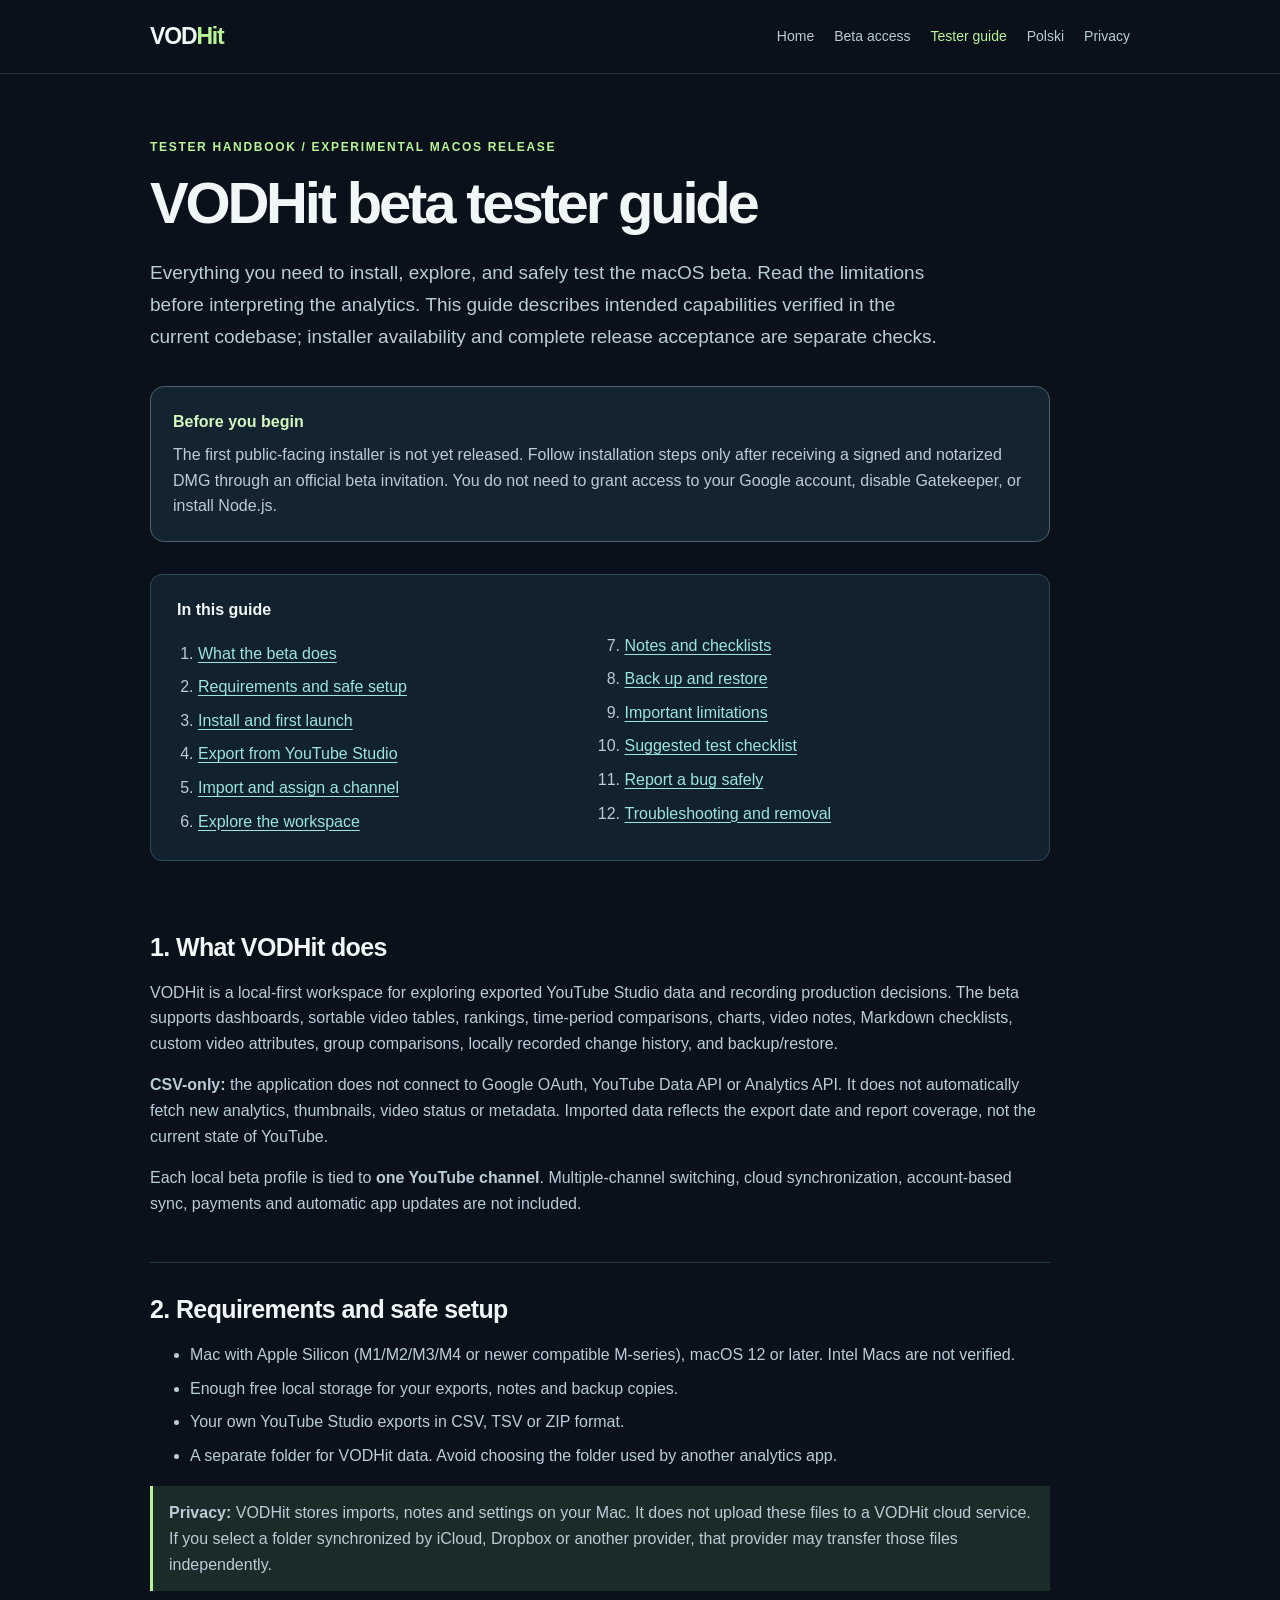
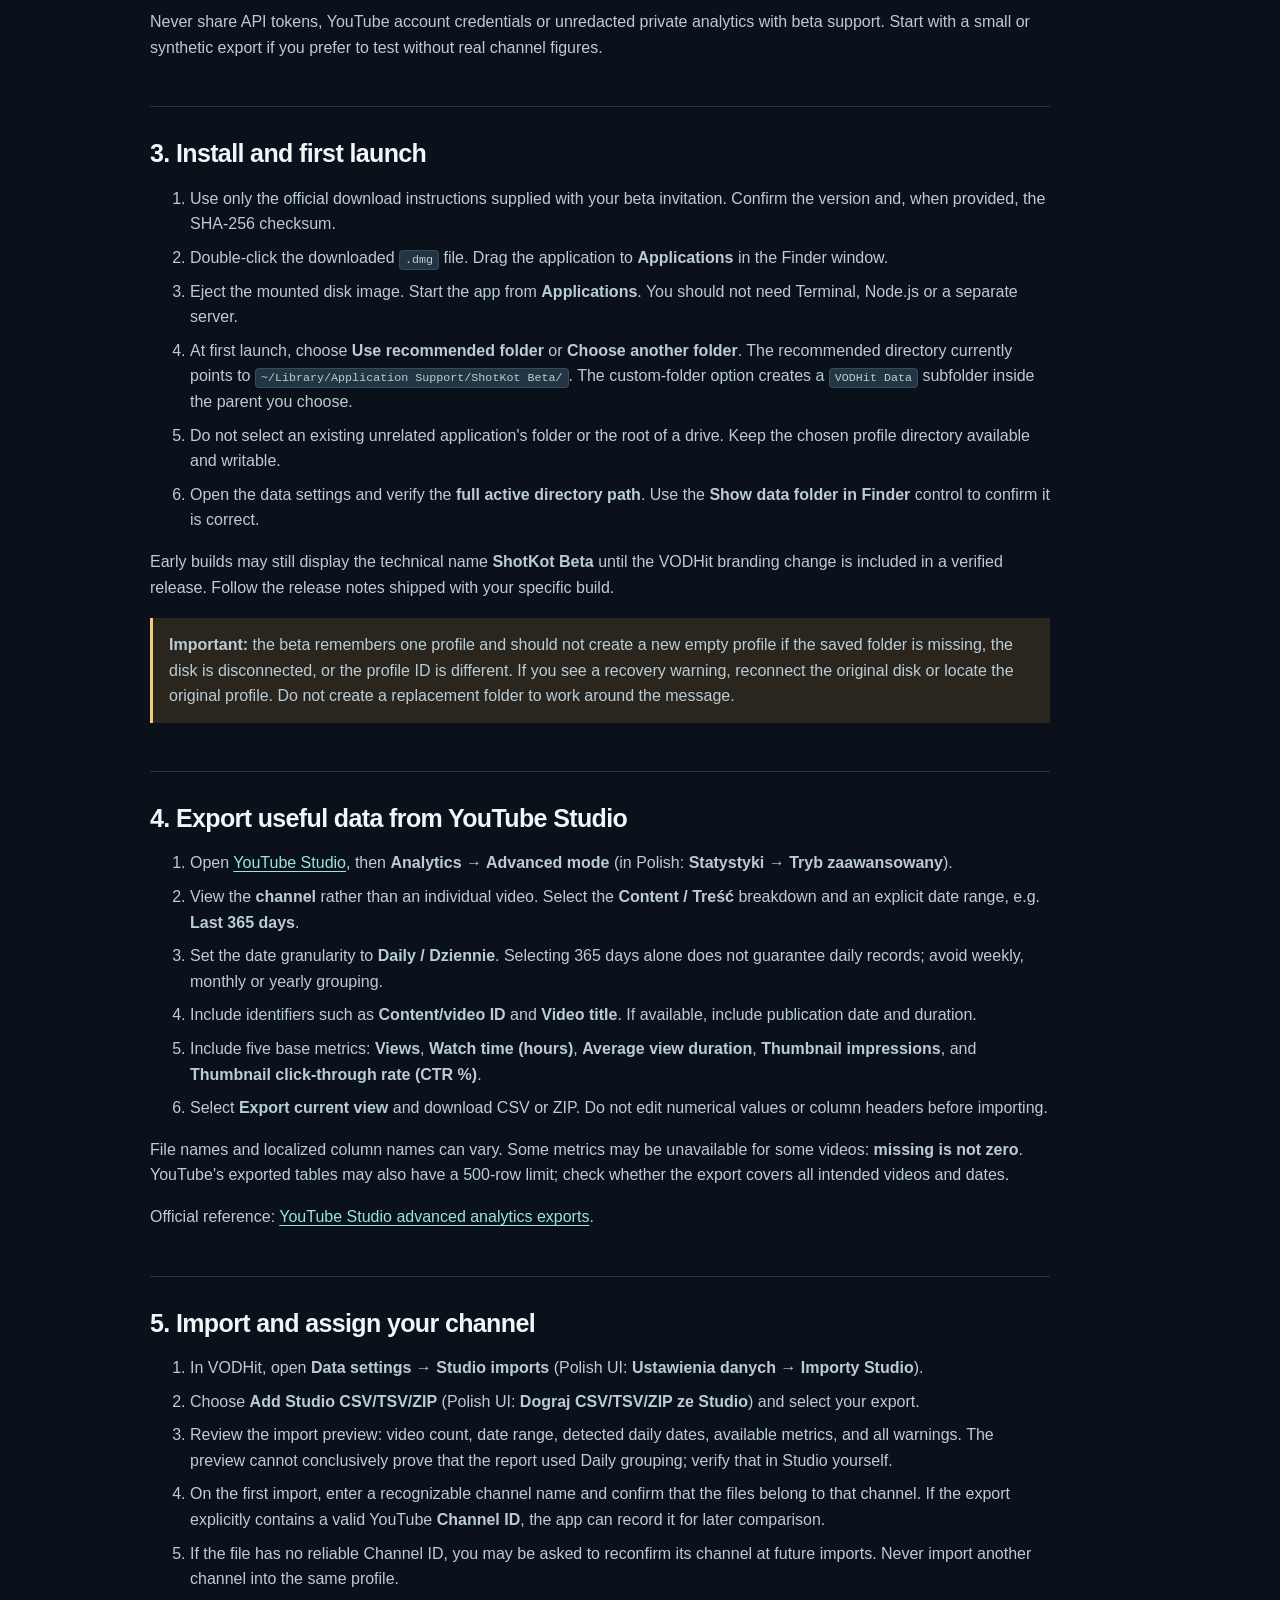
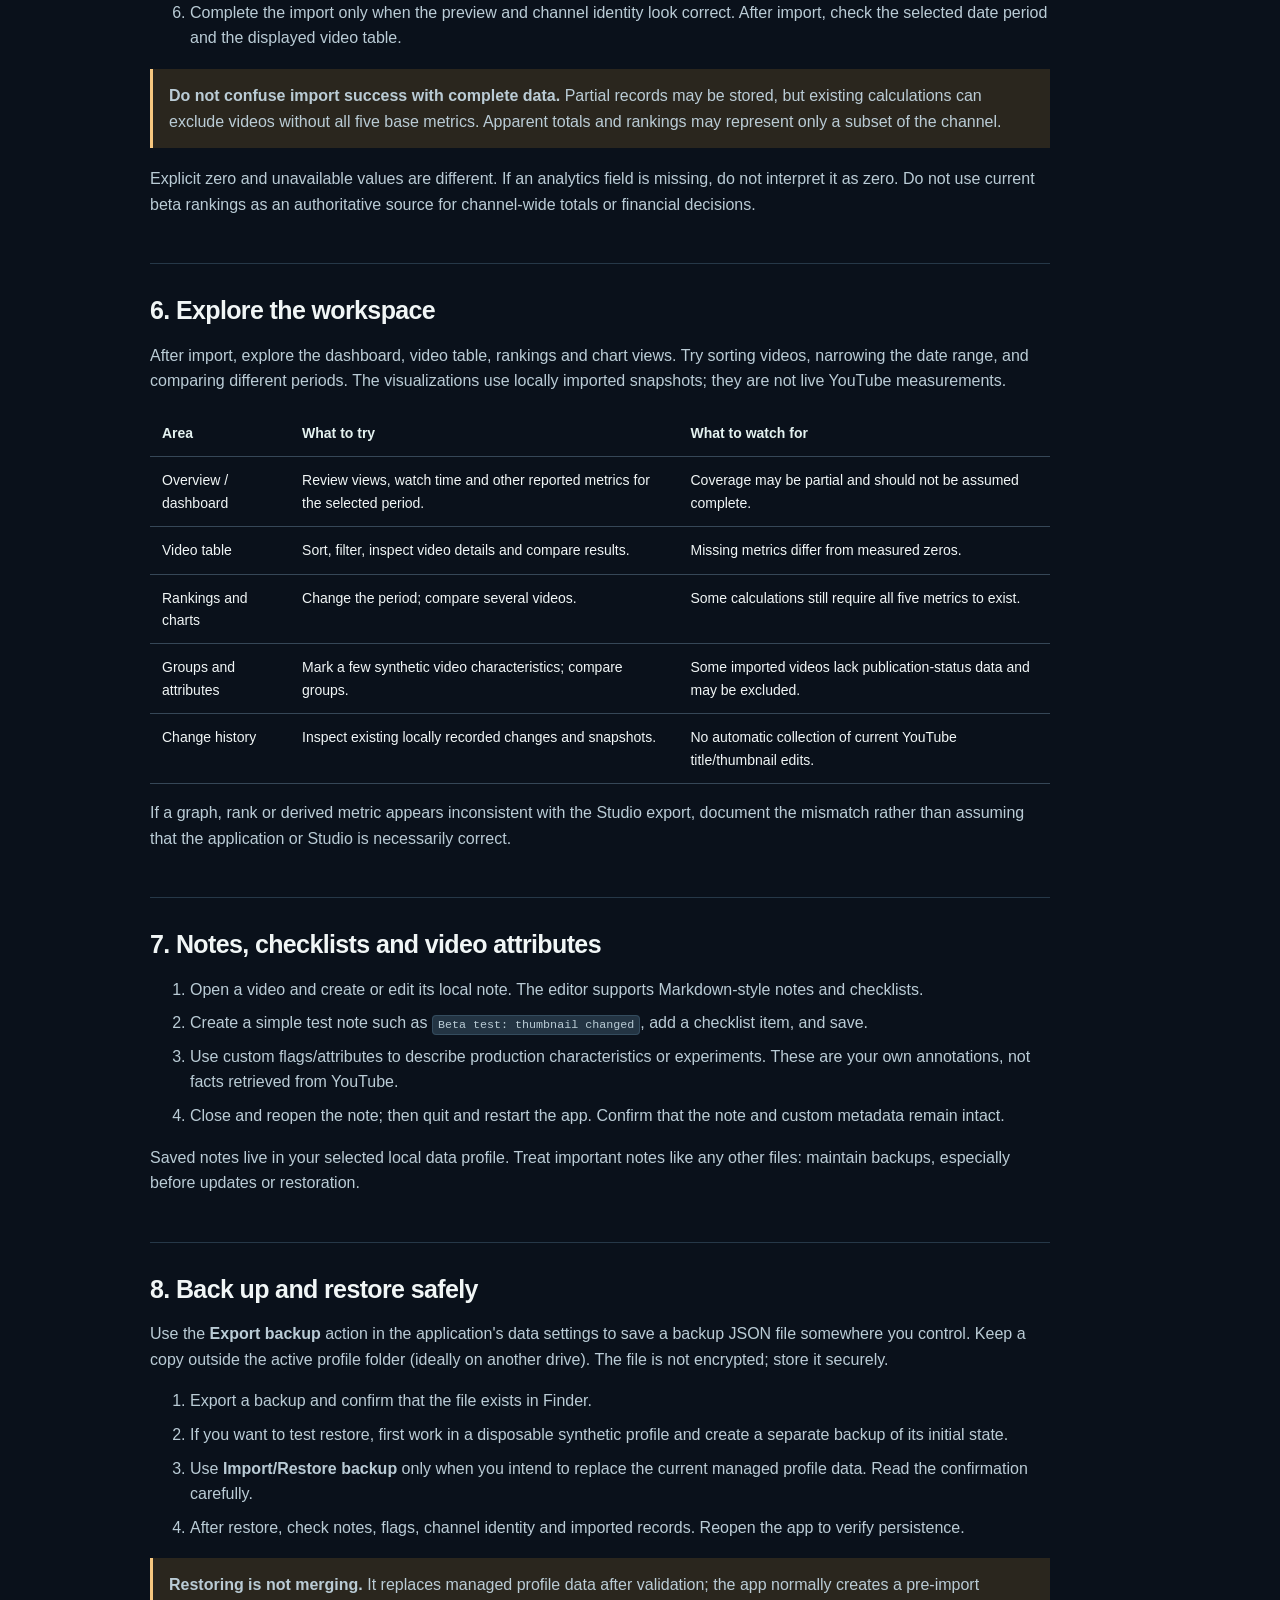
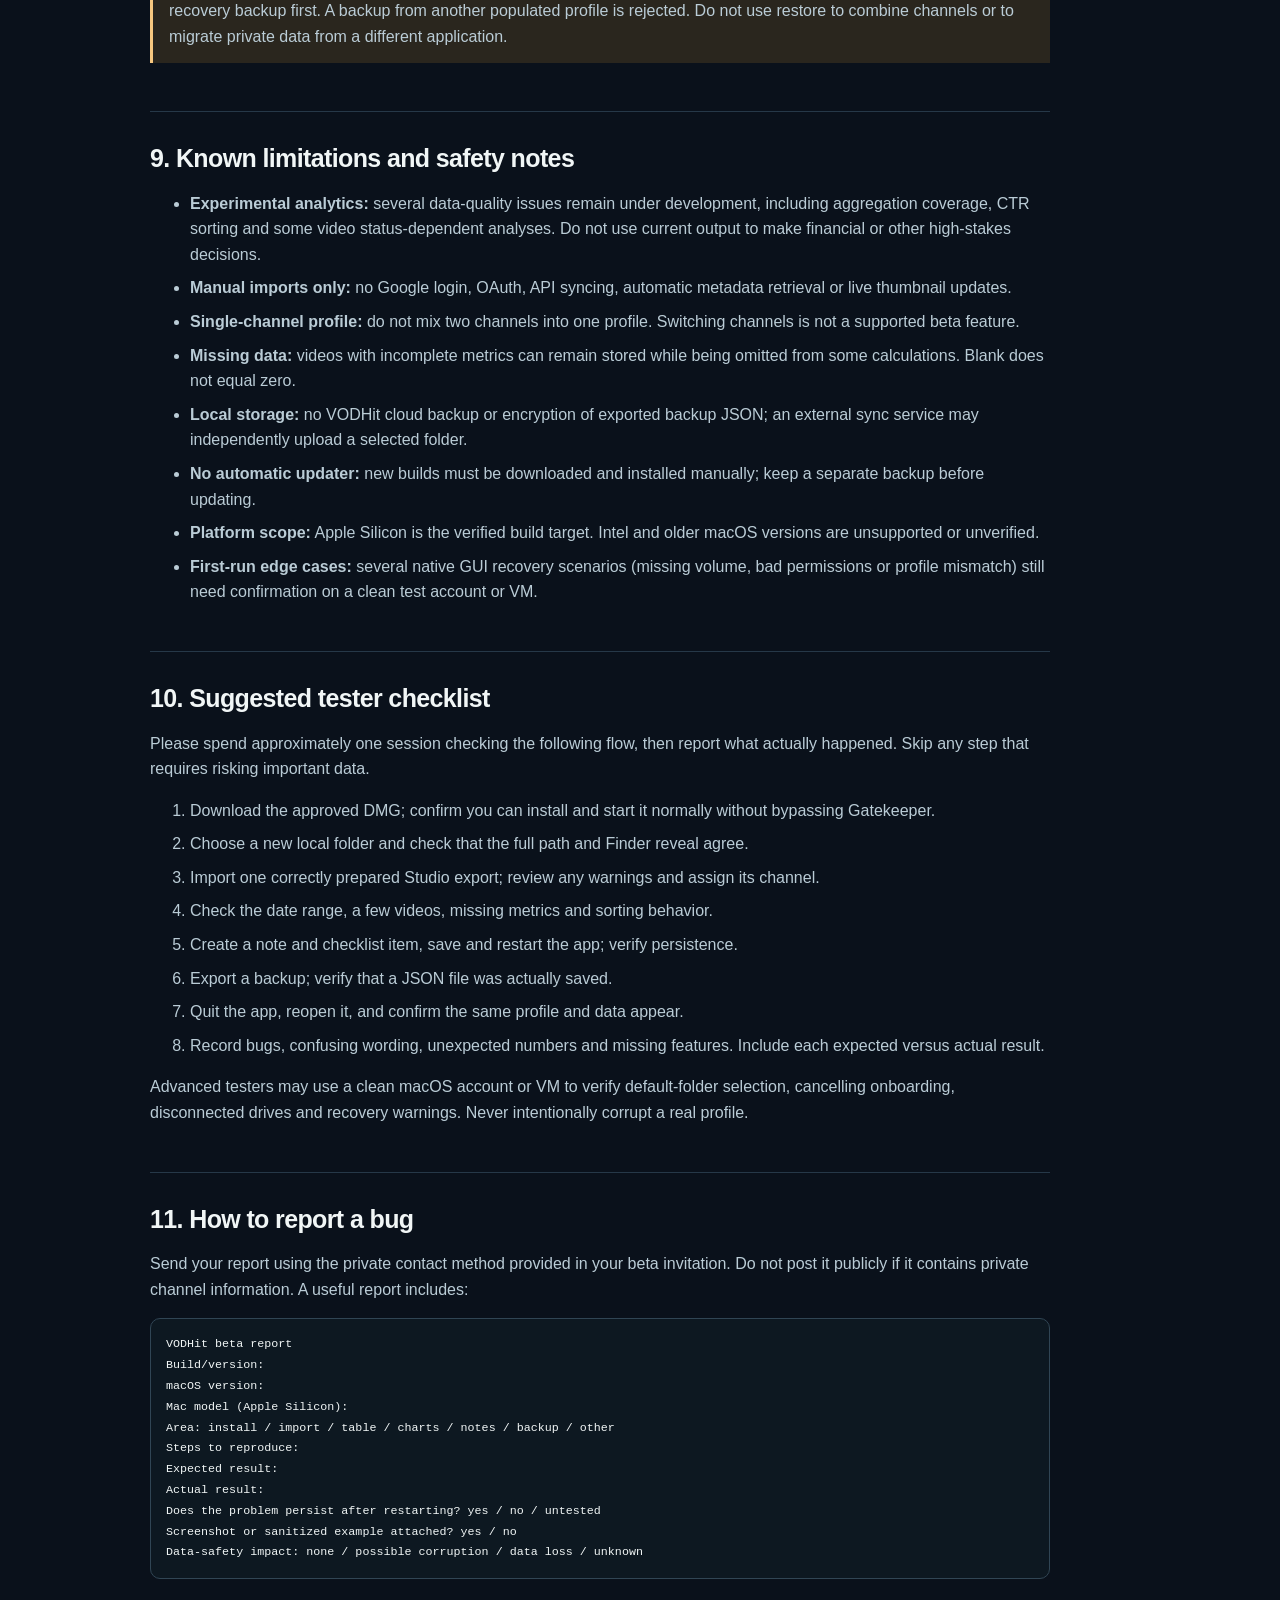
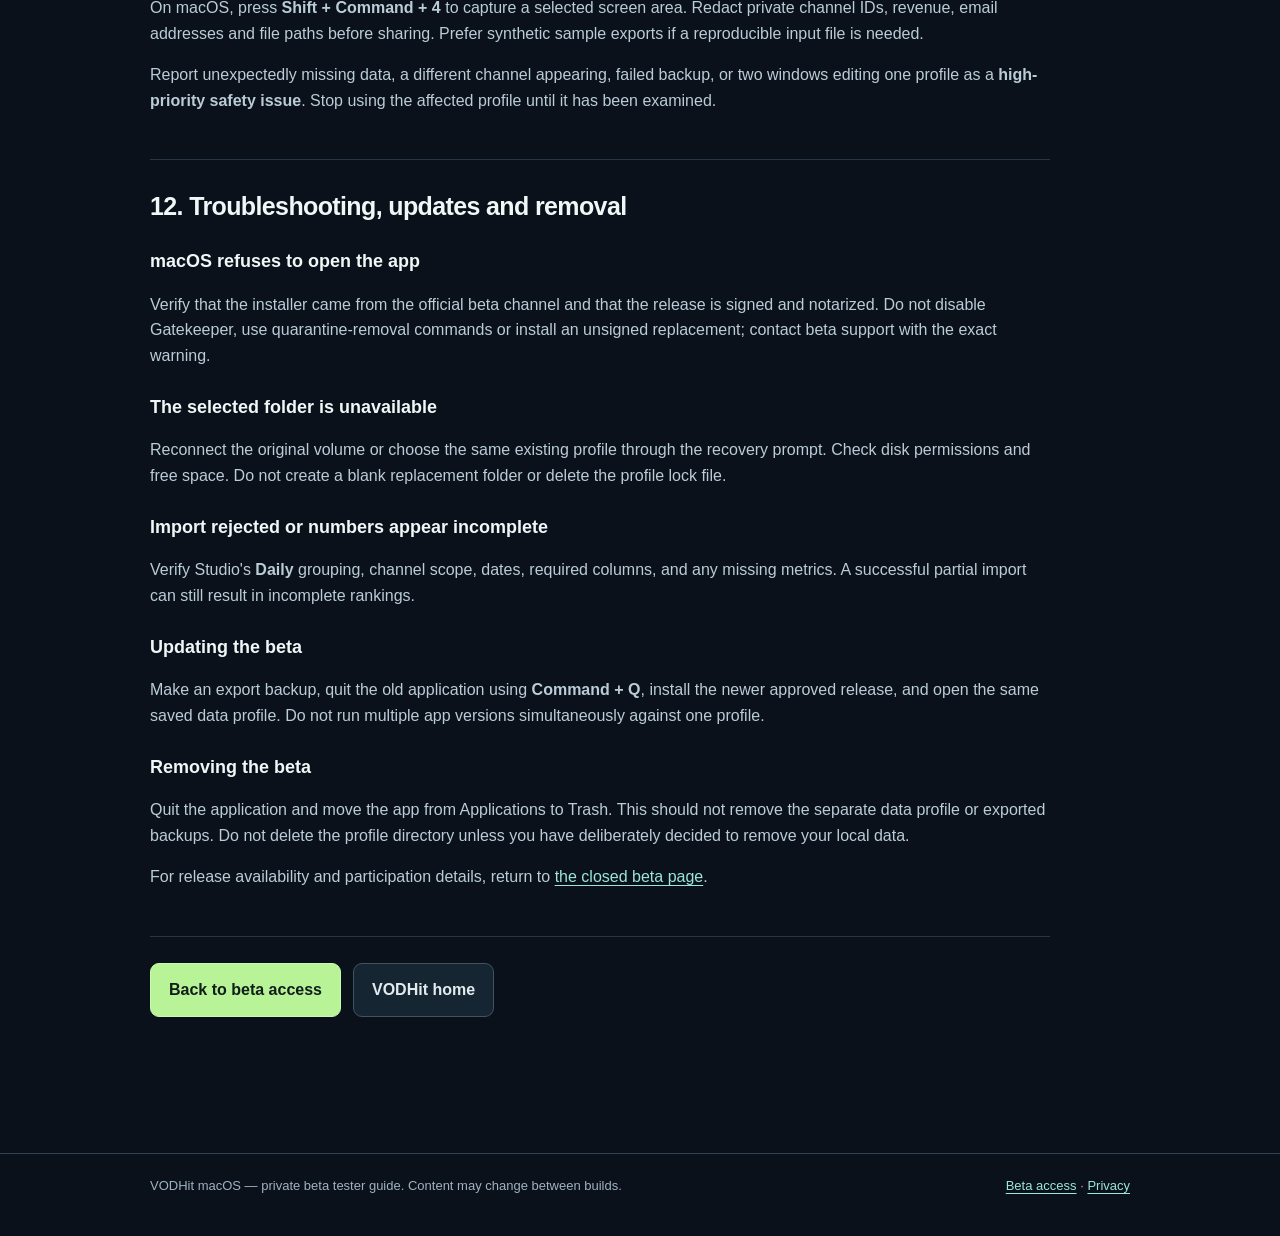
==== commit 3a208907: "docs(beta): add Polish tester guide and clarify CSV-only beta" ====
--- a/beta-guide.html
+++ b/beta-guide.html
@@ -4,23 +4,24 @@
   <meta charset="utf-8">
   <meta name="viewport" content="width=device-width, initial-scale=1">
   <meta name="theme-color" content="#0a111b">
-  <meta name="description" content="Complete VODhit macOS beta tester guide: install, first launch, YouTube Studio exports, CSV import, notes, analytics, backups, limitations and bug reports.">
+  <meta name="description" content="Complete VODHit macOS beta tester guide: install, first launch, YouTube Studio exports, CSV import, notes, analytics, backups, limitations and bug reports.">
   <link rel="icon" type="image/svg+xml" href="assets/favicon.svg">
   <link rel="canonical" href="https://vodhit.app/beta-guide.html">
+  <link rel="alternate" hreflang="pl" href="https://vodhit.app/beta-guide-pl.html">
   <link rel="stylesheet" href="styles.css">
   <link rel="stylesheet" href="beta.css">
-  <title>Beta tester guide | VODhit for macOS</title>
+  <title>Beta tester guide | VODHit for macOS</title>
 </head>
 <body>
   <a class="skip-link" href="#main">Skip to content</a>
   <header class="beta-header"><div class="beta-shell beta-header-inner">
-    <a class="beta-brand" href="index.html" aria-label="VODhit home">VOD<span>hit</span></a>
-    <nav class="beta-nav" aria-label="Beta navigation"><a href="index.html">Home</a><a href="beta.html">Beta access</a><a href="beta-guide.html" aria-current="page">Tester guide</a><a href="privacy.html">Privacy</a></nav>
+    <a class="beta-brand" href="index.html" aria-label="VODHit home">VOD<span>Hit</span></a>
+    <nav class="beta-nav" aria-label="Beta navigation"><a href="index.html">Home</a><a href="beta.html">Beta access</a><a href="beta-guide.html" aria-current="page">Tester guide</a><a href="beta-guide-pl.html" lang="pl" hreflang="pl">Polski</a><a href="privacy.html">Privacy</a></nav>
   </div></header>
   <main id="main" class="beta-main beta-shell">
     <div class="beta-article">
       <div class="beta-eyebrow">Tester handbook / experimental macOS release</div>
-      <h1>VODhit beta tester guide</h1>
+      <h1>VODHit beta tester guide</h1>
       <p class="beta-lead">Everything you need to install, explore, and safely test the macOS beta. Read the limitations before interpreting the analytics. This guide describes intended capabilities verified in the current codebase; installer availability and complete release acceptance are separate checks.</p>
       <div class="beta-state"><strong>Before you begin</strong><p>The first public-facing installer is not yet released. Follow installation steps only after receiving a signed and notarized DMG through an official beta invitation. You do not need to grant access to your Google account, disable Gatekeeper, or install Node.js.</p></div>
       <nav class="beta-toc" aria-label="Guide contents"><strong>In this guide</strong><ol>
@@ -39,8 +40,8 @@
       </ol></nav>
 
       <section id="overview">
-        <h2>1. What VODhit does</h2>
-        <p>VODhit is a local-first workspace for exploring exported YouTube Studio data and recording production decisions. The beta supports dashboards, sortable video tables, rankings, time-period comparisons, charts, video notes, Markdown checklists, custom video attributes, group comparisons, locally recorded change history, and backup/restore.</p>
+        <h2>1. What VODHit does</h2>
+        <p>VODHit is a local-first workspace for exploring exported YouTube Studio data and recording production decisions. The beta supports dashboards, sortable video tables, rankings, time-period comparisons, charts, video notes, Markdown checklists, custom video attributes, group comparisons, locally recorded change history, and backup/restore.</p>
         <p><strong>CSV-only:</strong> the application does not connect to Google OAuth, YouTube Data API or Analytics API. It does not automatically fetch new analytics, thumbnails, video status or metadata. Imported data reflects the export date and report coverage, not the current state of YouTube.</p>
         <p>Each local beta profile is tied to <strong>one YouTube channel</strong>. Multiple-channel switching, cloud synchronization, account-based sync, payments and automatic app updates are not included.</p>
       </section>
@@ -51,9 +52,9 @@
           <li>Mac with Apple Silicon (M1/M2/M3/M4 or newer compatible M-series), macOS 12 or later. Intel Macs are not verified.</li>
           <li>Enough free local storage for your exports, notes and backup copies.</li>
           <li>Your own YouTube Studio exports in CSV, TSV or ZIP format.</li>
-          <li>A separate folder for VODhit data. Avoid choosing the folder used by another analytics app.</li>
+          <li>A separate folder for VODHit data. Avoid choosing the folder used by another analytics app.</li>
         </ul>
-        <div class="beta-notice"><p><strong>Privacy:</strong> VODhit stores imports, notes and settings on your Mac. It does not upload these files to a VODhit cloud service. If you select a folder synchronized by iCloud, Dropbox or another provider, that provider may transfer those files independently.</p></div>
+        <div class="beta-notice"><p><strong>Privacy:</strong> VODHit stores imports, notes and settings on your Mac. It does not upload these files to a VODHit cloud service. If you select a folder synchronized by iCloud, Dropbox or another provider, that provider may transfer those files independently.</p></div>
         <p>Never share API tokens, YouTube account credentials or unredacted private analytics with beta support. Start with a small or synthetic export if you prefer to test without real channel figures.</p>
       </section>
 
@@ -88,7 +89,7 @@
       <section id="import">
         <h2>5. Import and assign your channel</h2>
         <ol>
-          <li>In VODhit, open <strong>Data settings → Studio imports</strong> (Polish UI: <strong>Ustawienia danych → Importy Studio</strong>).</li>
+          <li>In VODHit, open <strong>Data settings → Studio imports</strong> (Polish UI: <strong>Ustawienia danych → Importy Studio</strong>).</li>
           <li>Choose <strong>Add Studio CSV/TSV/ZIP</strong> (Polish UI: <strong>Dograj CSV/TSV/ZIP ze Studio</strong>) and select your export.</li>
           <li>Review the import preview: video count, date range, detected daily dates, available metrics, and all warnings. The preview cannot conclusively prove that the report used Daily grouping; verify that in Studio yourself.</li>
           <li>On the first import, enter a recognizable channel name and confirm that the files belong to that channel. If the export explicitly contains a valid YouTube <strong>Channel ID</strong>, the app can record it for later comparison.</li>
@@ -145,7 +146,7 @@
           <li><strong>Manual imports only:</strong> no Google login, OAuth, API syncing, automatic metadata retrieval or live thumbnail updates.</li>
           <li><strong>Single-channel profile:</strong> do not mix two channels into one profile. Switching channels is not a supported beta feature.</li>
           <li><strong>Missing data:</strong> videos with incomplete metrics can remain stored while being omitted from some calculations. Blank does not equal zero.</li>
-          <li><strong>Local storage:</strong> no VODhit cloud backup or encryption of exported backup JSON; an external sync service may independently upload a selected folder.</li>
+          <li><strong>Local storage:</strong> no VODHit cloud backup or encryption of exported backup JSON; an external sync service may independently upload a selected folder.</li>
           <li><strong>No automatic updater:</strong> new builds must be downloaded and installed manually; keep a separate backup before updating.</li>
           <li><strong>Platform scope:</strong> Apple Silicon is the verified build target. Intel and older macOS versions are unsupported or unverified.</li>
           <li><strong>First-run edge cases:</strong> several native GUI recovery scenarios (missing volume, bad permissions or profile mismatch) still need confirmation on a clean test account or VM.</li>
@@ -171,7 +172,7 @@
       <section id="feedback">
         <h2>11. How to report a bug</h2>
         <p>Send your report using the private contact method provided in your beta invitation. Do not post it publicly if it contains private channel information. A useful report includes:</p>
-        <pre><code>VODhit beta report
+        <pre><code>VODHit beta report
 Build/version:
 macOS version:
 Mac model (Apple Silicon):
@@ -201,9 +202,9 @@
         <p>For release availability and participation details, return to <a href="beta.html">the closed beta page</a>.</p>
       </section>
 
-      <div class="beta-actions"><a class="beta-button" href="beta.html">Back to beta access</a><a class="beta-button secondary" href="index.html">VODhit home</a></div>
+      <div class="beta-actions"><a class="beta-button" href="beta.html">Back to beta access</a><a class="beta-button secondary" href="index.html">VODHit home</a></div>
     </div>
   </main>
-  <footer class="beta-footer"><div class="beta-shell beta-footer-inner"><span>VODhit macOS — private beta tester guide. Content may change between builds.</span><span><a href="beta.html">Beta access</a> · <a href="privacy.html">Privacy</a></span></div></footer>
+  <footer class="beta-footer"><div class="beta-shell beta-footer-inner"><span>VODHit macOS — private beta tester guide. Content may change between builds.</span><span><a href="beta.html">Beta access</a> · <a href="privacy.html">Privacy</a></span></div></footer>
 </body>
 </html>
--- a/beta.css
+++ b/beta.css
@@ -35,7 +35,7 @@
 .beta-article li{margin:8px 0}
 .beta-article a:not(.beta-button),.beta-toc a,.beta-footer a{color:#9ce5db;text-decoration:underline;text-underline-offset:3px}
 .beta-article code{font-size:.9em;background:#233443;border:1px solid #344c5e;padding:2px 5px;border-radius:4px;overflow-wrap:anywhere}
-.beta-article pre{padding:15px;background:#0d1821;border:1px solid #304554;border-radius:10px;overflow:auto}
+.beta-article pre{padding:15px;background:#0d1821;border:1px solid #304554;border-radius:10px;overflow:auto;white-space:pre-wrap;overflow-wrap:anywhere}
 .beta-article pre code{border:none;padding:0;background:transparent}
 .beta-article table{width:100%;border-collapse:collapse;font-size:14px}
 .beta-article th,.beta-article td{border-bottom:1px solid #364757;padding:12px;text-align:left;vertical-align:top}
